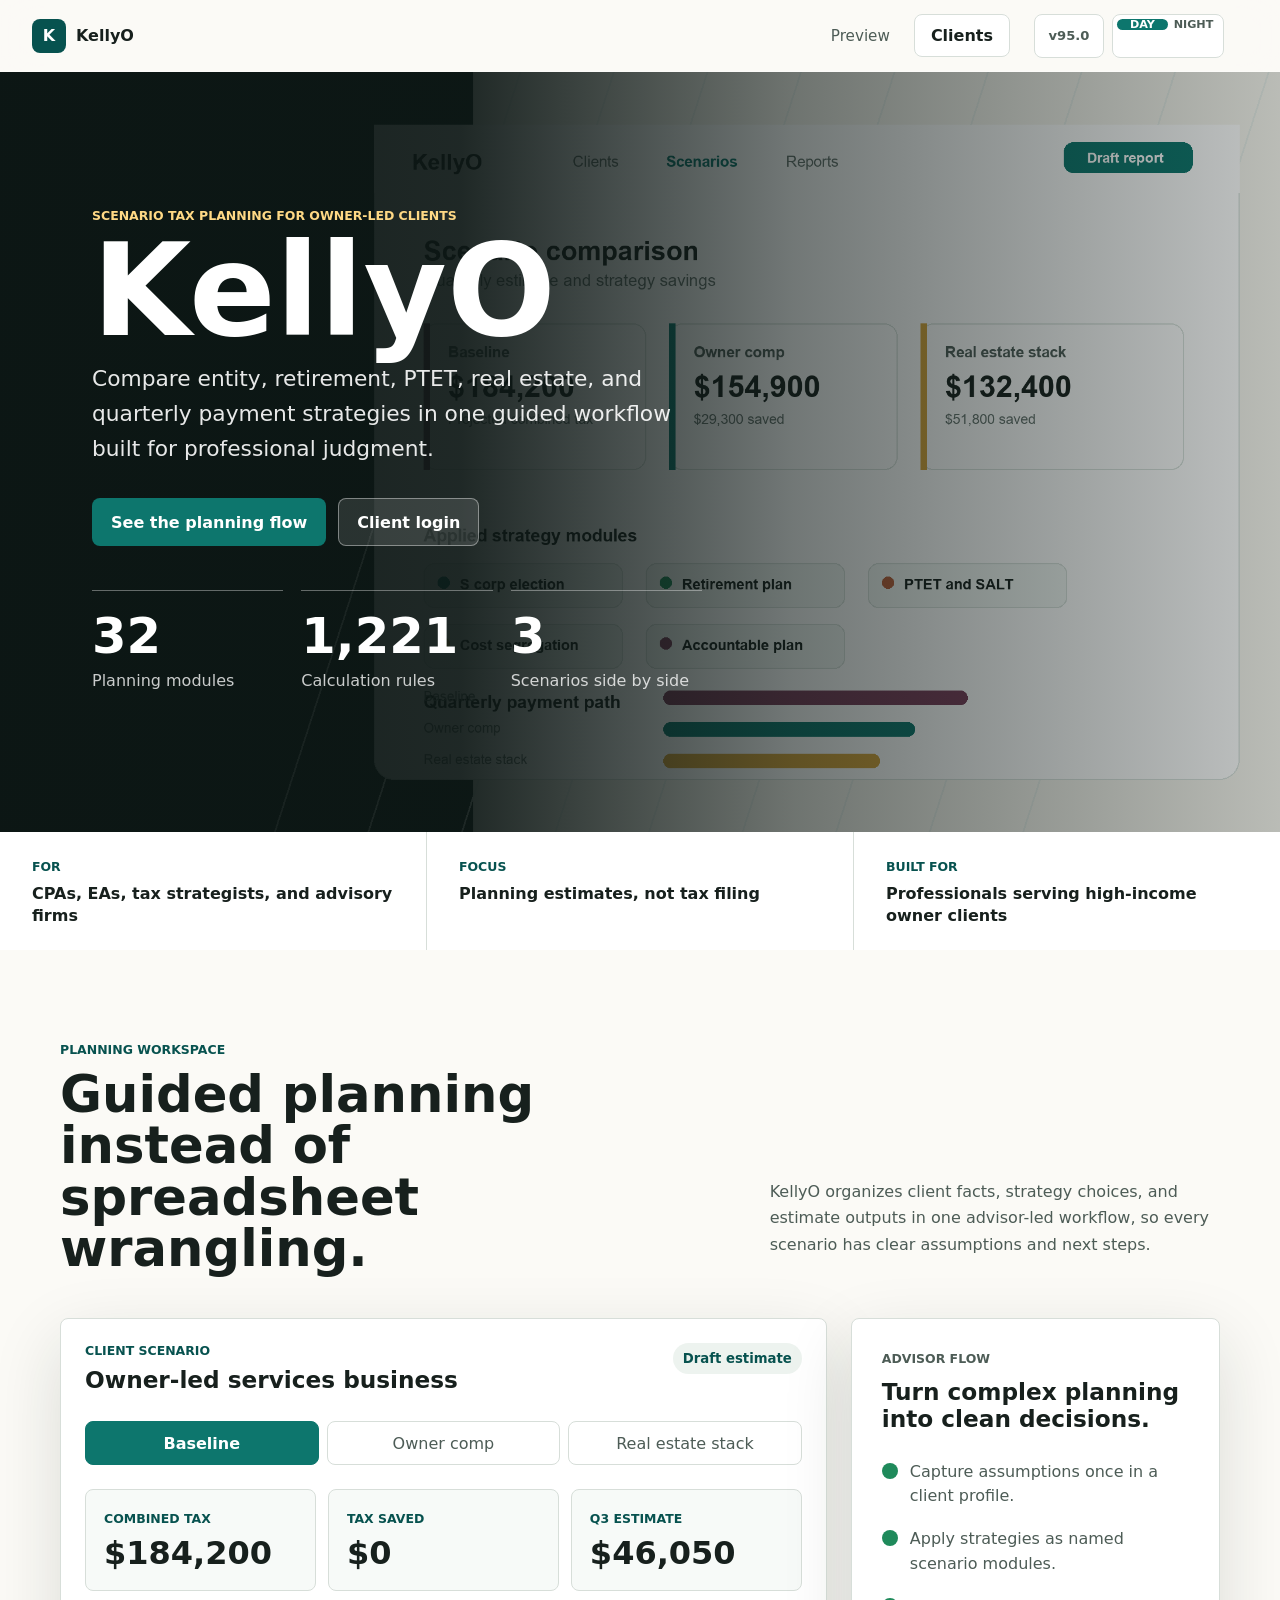
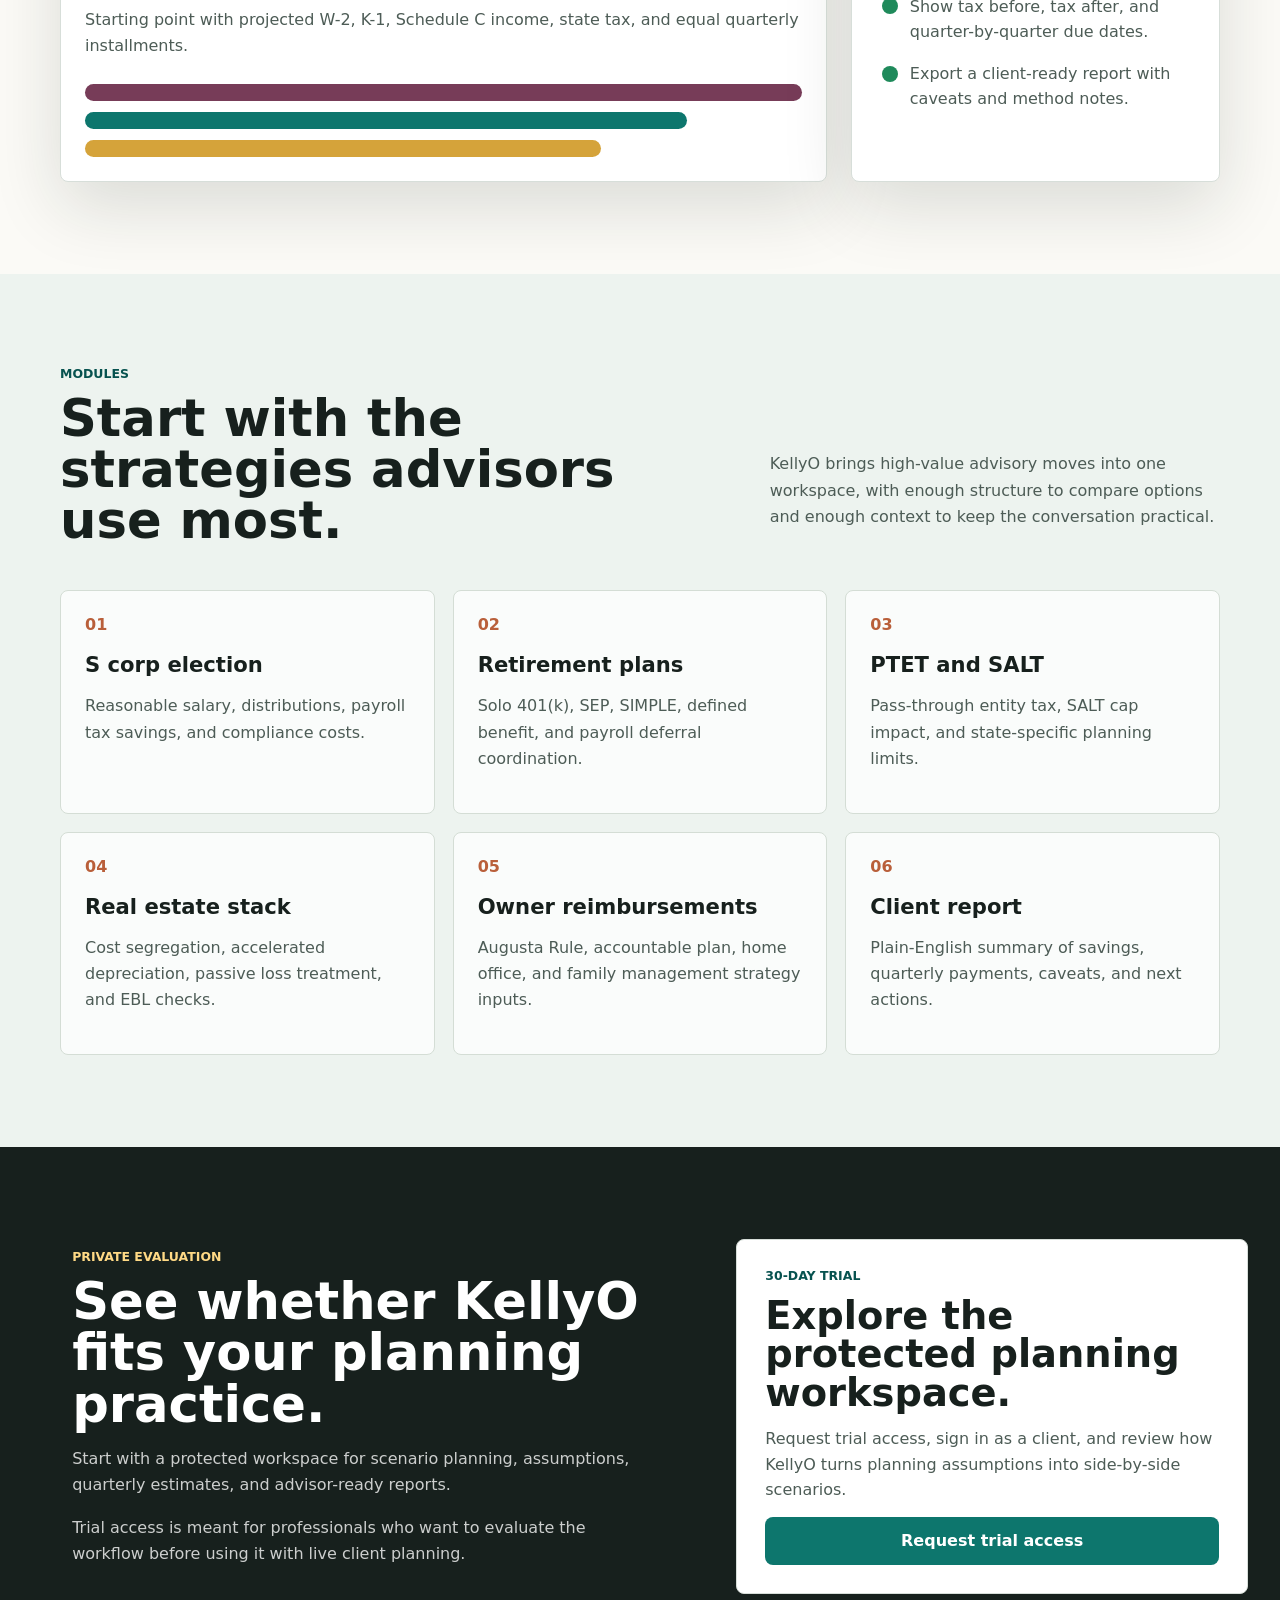
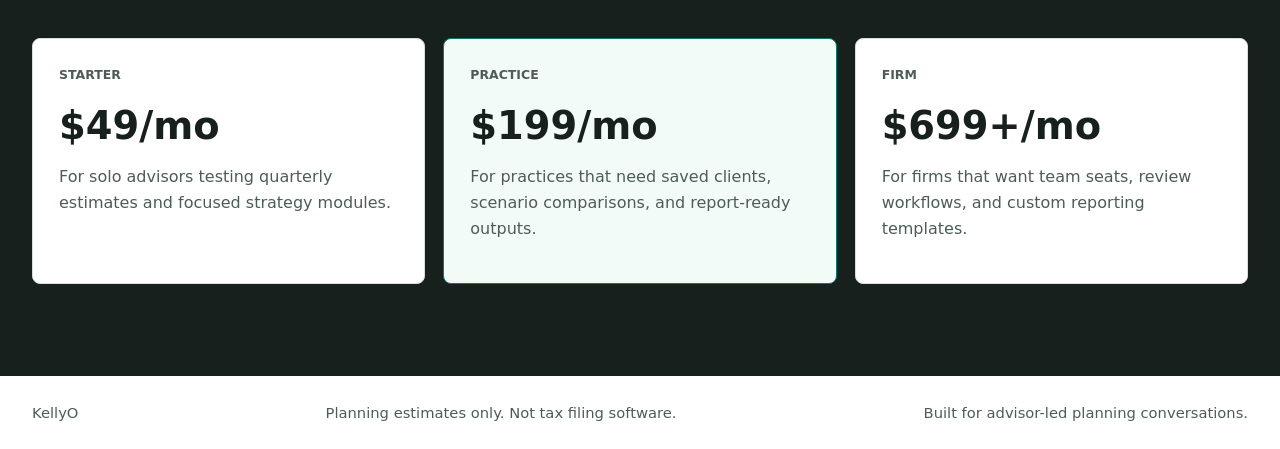
==== index.html @ ef70ddfd "Add versioned KellyO header controls" ====
<!doctype html>
<html lang="en">
  <head>
    <meta charset="utf-8">
    <meta name="viewport" content="width=device-width, initial-scale=1">
    <title>KellyO | Scenario tax planning for owner-led clients</title>
    <meta
      name="description"
      content="KellyO turns advanced tax-planning spreadsheets into CPA-ready scenario modeling, quarterly estimates, and client reports."
    >
    <meta property="og:title" content="KellyO">
    <meta
      property="og:description"
      content="Scenario tax planning for CPAs, EAs, and advisory firms serving business owners."
    >
    <meta property="og:image" content="assets/hero-dashboard.png">
    <link rel="icon" href="favicon.svg" type="image/svg+xml">
    <link rel="preload" href="assets/hero-dashboard.png" as="image">
    <script src="theme.js?v=95.0"></script>
    <link rel="stylesheet" href="styles.css?v=95.0">
  </head>
  <body>
    <header class="site-header">
      <a class="brand" href="#top" aria-label="KellyO home">
        <span class="brand-mark" aria-hidden="true">K</span>
        <span>KellyO</span>
      </a>
      <nav class="nav-links" aria-label="Primary navigation">
        <a href="./" aria-current="page">Preview</a>
      </nav>
      <a class="client-cta" href="./gate.html">Clients</a>
      <a class="owner-cta" href="./clients.html?owner=1" data-owner-link hidden>Owner</a>
      <div class="header-tools" aria-label="Account, version, and display">
        <div class="account-menu" data-account-menu hidden>
          <button class="account-button" type="button" data-account-toggle aria-expanded="false" aria-label="Account menu">
            <svg aria-hidden="true" viewBox="0 0 24 24">
              <circle cx="12" cy="12" r="9"></circle>
              <circle cx="9" cy="10" r="1"></circle>
              <circle cx="15" cy="10" r="1"></circle>
              <path d="M8.5 14.5c1.1 1.2 2.3 1.8 3.5 1.8s2.4-.6 3.5-1.8"></path>
            </svg>
          </button>
          <div class="account-panel" data-account-panel hidden>
            <p class="mini-label">Signed in</p>
            <strong data-account-label>Client</strong>
            <button class="account-logout" type="button" data-account-logout>Log out</button>
          </div>
        </div>
        <span class="version-chip" data-site-version>v95.0</span>
        <button class="theme-toggle" type="button" data-theme-toggle aria-pressed="false">
          <span>Day</span>
          <span>Night</span>
        </button>
      </div>
    </header>

    <main id="top">
      <section class="hero" aria-labelledby="hero-title">
        <div class="hero-bg" aria-hidden="true"></div>
        <div class="hero-overlay" aria-hidden="true"></div>
        <div class="hero-content">
          <p class="eyebrow">Scenario tax planning for owner-led clients</p>
          <h1 id="hero-title">KellyO</h1>
          <p class="hero-copy">
            Compare entity, retirement, PTET, real estate, and quarterly payment strategies
            in one guided workflow built for professional judgment.
          </p>
          <div class="hero-actions" aria-label="Primary actions">
            <a class="button primary" href="#engine">See the planning flow</a>
            <a class="button secondary" href="./gate.html">Client login</a>
          </div>
          <dl class="hero-metrics" aria-label="Planning workspace snapshot">
            <div>
              <dt>32</dt>
              <dd>Planning modules</dd>
            </div>
            <div>
              <dt>1,221</dt>
              <dd>Calculation rules</dd>
            </div>
            <div>
              <dt>3</dt>
              <dd>Scenarios side by side</dd>
            </div>
          </dl>
        </div>
      </section>

      <section class="signal-strip" aria-label="Product positioning">
        <div>
          <span class="label">For</span>
          <strong>CPAs, EAs, tax strategists, and advisory firms</strong>
        </div>
        <div>
          <span class="label">Focus</span>
          <strong>Planning estimates, not tax filing</strong>
        </div>
        <div>
          <span class="label">Built for</span>
          <strong>Professionals serving high-income owner clients</strong>
        </div>
      </section>

      <section class="section product-section" id="engine" aria-labelledby="engine-title">
        <div class="section-kicker">Planning workspace</div>
        <div class="section-heading">
          <h2 id="engine-title">Guided planning instead of spreadsheet wrangling.</h2>
          <p>
            KellyO organizes client facts, strategy choices, and estimate outputs in one
            advisor-led workflow, so every scenario has clear assumptions and next steps.
          </p>
        </div>

        <div class="workspace-grid">
          <div class="scenario-board" aria-label="Scenario comparison preview">
            <div class="board-top">
              <div>
                <p class="mini-label">Client scenario</p>
                <h3>Owner-led services business</h3>
              </div>
              <span class="status-pill">Draft estimate</span>
            </div>
            <div class="scenario-tabs" role="tablist" aria-label="Scenario options">
              <button class="tab is-active" type="button" data-scenario="baseline">Baseline</button>
              <button class="tab" type="button" data-scenario="owner">Owner comp</button>
              <button class="tab" type="button" data-scenario="stack">Real estate stack</button>
            </div>
            <div class="scenario-content" aria-live="polite">
              <div class="kpi-row">
                <div>
                  <span class="mini-label">Combined tax</span>
                  <strong id="tax-total">$184,200</strong>
                </div>
                <div>
                  <span class="mini-label">Tax saved</span>
                  <strong id="tax-saved">$0</strong>
                </div>
                <div>
                  <span class="mini-label">Q3 estimate</span>
                  <strong id="q3-payment">$46,050</strong>
                </div>
              </div>
              <p id="scenario-note">
                Starting point with projected W-2, K-1, Schedule C income, state tax, and
                equal quarterly installments.
              </p>
              <div class="bar-chart" aria-hidden="true">
                <span class="bar baseline"></span>
                <span class="bar owner"></span>
                <span class="bar stack"></span>
              </div>
            </div>
          </div>

          <div class="decision-panel">
            <p class="mini-label">Advisor flow</p>
            <h3>Turn complex planning into clean decisions.</h3>
            <ul class="check-list">
              <li>Capture assumptions once in a client profile.</li>
              <li>Apply strategies as named scenario modules.</li>
              <li>Show tax before, tax after, and quarter-by-quarter due dates.</li>
              <li>Export a client-ready report with caveats and method notes.</li>
            </ul>
          </div>
        </div>
      </section>

      <section class="section muted" id="strategies" aria-labelledby="strategy-title">
        <div class="section-kicker">Modules</div>
        <div class="section-heading">
          <h2 id="strategy-title">Start with the strategies advisors use most.</h2>
          <p>
            KellyO brings high-value advisory moves into one workspace, with enough structure
            to compare options and enough context to keep the conversation practical.
          </p>
        </div>

        <div class="strategy-grid">
          <article>
            <span>01</span>
            <h3>S corp election</h3>
            <p>Reasonable salary, distributions, payroll tax savings, and compliance costs.</p>
          </article>
          <article>
            <span>02</span>
            <h3>Retirement plans</h3>
            <p>Solo 401(k), SEP, SIMPLE, defined benefit, and payroll deferral coordination.</p>
          </article>
          <article>
            <span>03</span>
            <h3>PTET and SALT</h3>
            <p>Pass-through entity tax, SALT cap impact, and state-specific planning limits.</p>
          </article>
          <article>
            <span>04</span>
            <h3>Real estate stack</h3>
            <p>Cost segregation, accelerated depreciation, passive loss treatment, and EBL checks.</p>
          </article>
          <article>
            <span>05</span>
            <h3>Owner reimbursements</h3>
            <p>Augusta Rule, accountable plan, home office, and family management strategy inputs.</p>
          </article>
          <article>
            <span>06</span>
            <h3>Client report</h3>
            <p>Plain-English summary of savings, quarterly payments, caveats, and next actions.</p>
          </article>
        </div>
      </section>

      <section class="section preview" id="preview" aria-labelledby="preview-title">
        <div class="preview-copy">
          <div class="section-kicker">Private evaluation</div>
          <h2 id="preview-title">See whether KellyO fits your planning practice.</h2>
          <p>
            Start with a protected workspace for scenario planning, assumptions, quarterly
            estimates, and advisor-ready reports.
          </p>
          <p>
            Trial access is meant for professionals who want to evaluate the workflow before
            using it with live client planning.
          </p>
        </div>
        <div class="preview-card">
          <p class="mini-label">30-day trial</p>
          <h3>Explore the protected planning workspace.</h3>
          <p>
            Request trial access, sign in as a client, and review how KellyO turns planning
            assumptions into side-by-side scenarios.
          </p>
          <a class="button primary" href="./trial.html">Request trial access</a>
        </div>
        <div class="trial-plan-row" aria-label="Plan options">
          <article class="pricing-plan">
            <p class="mini-label">Starter</p>
            <h3>$49/mo</h3>
            <p>For solo advisors testing quarterly estimates and focused strategy modules.</p>
          </article>
          <article class="pricing-plan featured">
            <p class="mini-label">Practice</p>
            <h3>$199/mo</h3>
            <p>For practices that need saved clients, scenario comparisons, and report-ready outputs.</p>
          </article>
          <article class="pricing-plan">
            <p class="mini-label">Firm</p>
            <h3>$699+/mo</h3>
            <p>For firms that want team seats, review workflows, and custom reporting templates.</p>
          </article>
        </div>
      </section>
    </main>

    <footer class="site-footer">
      <span>KellyO</span>
      <span>Planning estimates only. Not tax filing software.</span>
      <span>Built for advisor-led planning conversations.</span>
    </footer>

    <script src="owner-nav.js?v=95.0"></script>
    <script src="version.js?v=95.0"></script>
    <script src="gate-access.js?v=95.0"></script>
    <script>
      window.KellyOGateAccess.bindAccountMenu();
    </script>
    <script src="app.js?v=95.0"></script>
  </body>
</html>
---- styles.css ----
:root {
  color-scheme: light;
  --ink: #17201d;
  --soft-ink: #4d5c56;
  --paper: #fbfaf6;
  --panel: #ffffff;
  --panel-soft: #f7faf8;
  --field: #ffffff;
  --mist: #edf3ef;
  --line: #d7ded9;
  --teal: #0d766d;
  --teal-dark: #07524f;
  --clay: #b95f3a;
  --gold: #d5a33a;
  --berry: #773c58;
  --green: #1f8a5b;
  --featured-bg: #f3fbf8;
  --review-bg: #f4fbf8;
  --warning-bg: #fff9e8;
  --header-bg: rgba(251, 250, 246, 0.86);
  --header-border: rgba(255, 255, 255, 0.24);
  --shadow: 0 24px 70px rgba(23, 32, 29, 0.14);
  font-family: Inter, ui-sans-serif, system-ui, -apple-system, BlinkMacSystemFont, "Segoe UI", sans-serif;
}

:root[data-theme="night"] {
  color-scheme: dark;
  --ink: #eef7f1;
  --soft-ink: #b7c7bd;
  --paper: #101714;
  --panel: #18231f;
  --panel-soft: #20322c;
  --field: #101714;
  --mist: #20342d;
  --line: #34483f;
  --teal: #25a99e;
  --teal-dark: #8ddbd3;
  --clay: #e28d67;
  --gold: #f0c96b;
  --berry: #c77d9d;
  --green: #58c18d;
  --featured-bg: #1c332d;
  --review-bg: #162822;
  --warning-bg: #2a2517;
  --header-bg: rgba(16, 23, 20, 0.9);
  --header-border: rgba(141, 219, 211, 0.18);
  --shadow: 0 24px 70px rgba(0, 0, 0, 0.34);
}

* {
  box-sizing: border-box;
}

html {
  scroll-behavior: smooth;
}

body {
  margin: 0;
  color: var(--ink);
  background: var(--paper);
}

body.is-access-pending .site-header,
body.is-access-pending .map-page,
body.is-access-pending .site-footer {
  display: none;
}

a {
  color: inherit;
  text-decoration: none;
}

button,
input,
select,
textarea {
  font: inherit;
}

.site-header {
  position: sticky;
  top: 0;
  z-index: 20;
  display: grid;
  grid-template-columns: 1fr auto auto auto auto;
  align-items: center;
  gap: 24px;
  min-height: 72px;
  padding: 0 32px;
  border-bottom: 1px solid var(--header-border);
  background: var(--header-bg);
  backdrop-filter: blur(18px);
}

.brand {
  display: inline-flex;
  align-items: center;
  gap: 10px;
  width: max-content;
  font-weight: 800;
}

.brand-mark {
  display: grid;
  width: 34px;
  height: 34px;
  place-items: center;
  border-radius: 8px;
  color: #fff;
  background: var(--teal-dark);
}

.nav-links {
  display: flex;
  align-items: center;
  gap: 22px;
  color: var(--soft-ink);
  font-size: 0.95rem;
}

.nav-links a:hover,
.nav-cta:hover,
.client-cta:hover {
  color: var(--teal-dark);
}

.nav-cta,
.client-cta {
  justify-self: end;
  padding: 11px 16px;
  border: 1px solid var(--line);
  border-radius: 8px;
  background: var(--panel);
  font-weight: 700;
}

.client-cta[aria-current="page"] {
  color: #fff;
  border-color: var(--teal-dark);
  background: var(--teal-dark);
}

.owner-cta {
  justify-self: end;
  padding: 11px 16px;
  border: 1px solid var(--teal);
  border-radius: 8px;
  color: #fff;
  background: var(--teal);
  font-weight: 800;
}

.account-menu {
  position: relative;
  justify-self: end;
}

.header-tools {
  display: inline-flex;
  align-items: center;
  justify-self: end;
  gap: 8px;
}

.account-button {
  display: inline-grid;
  width: 44px;
  height: 44px;
  place-items: center;
  border: 1px solid var(--line);
  border-radius: 50%;
  color: var(--teal-dark);
  background: var(--panel);
  cursor: pointer;
}

.account-button:hover,
.account-button[aria-expanded="true"] {
  color: #fff;
  border-color: var(--teal-dark);
  background: var(--teal-dark);
}

.account-button svg {
  width: 24px;
  height: 24px;
  fill: none;
  stroke: currentColor;
  stroke-linecap: round;
  stroke-linejoin: round;
  stroke-width: 1.8;
}

.account-panel {
  position: absolute;
  top: calc(100% + 10px);
  right: 0;
  display: grid;
  gap: 10px;
  width: min(240px, calc(100vw - 32px));
  padding: 16px;
  border: 1px solid var(--line);
  border-radius: 8px;
  background: var(--panel);
  box-shadow: 0 20px 54px rgba(23, 32, 29, 0.16);
}

.account-panel strong {
  color: var(--ink);
  line-height: 1.3;
}

.account-logout {
  min-height: 42px;
  border: 1px solid var(--line);
  border-radius: 8px;
  color: var(--ink);
  background: var(--panel-soft);
  font-weight: 800;
  cursor: pointer;
}

.version-chip,
.theme-toggle {
  min-height: 44px;
  border: 1px solid var(--line);
  border-radius: 8px;
  background: var(--panel);
  color: var(--soft-ink);
  font-weight: 900;
}

.version-chip {
  display: inline-grid;
  min-width: 70px;
  place-items: center;
  padding: 0 10px;
  font-size: 0.82rem;
}

.theme-toggle {
  display: inline-grid;
  grid-template-columns: repeat(2, minmax(0, 1fr));
  width: 112px;
  padding: 4px;
  cursor: pointer;
}

.theme-toggle span {
  display: grid;
  place-items: center;
  border-radius: 6px;
  font-size: 0.7rem;
  line-height: 1;
  text-transform: uppercase;
}

.theme-toggle[aria-pressed="false"] span:first-child,
.theme-toggle[aria-pressed="true"] span:last-child {
  color: #fff;
  background: var(--teal);
}

.account-logout:hover {
  border-color: var(--teal);
  color: #fff;
  background: var(--teal);
}

[hidden] {
  display: none !important;
}

.hero {
  position: relative;
  min-height: min(760px, calc(100svh - 104px));
  overflow: hidden;
  isolation: isolate;
}

.hero-bg,
.hero-overlay {
  position: absolute;
  inset: 0;
}

.hero-bg {
  z-index: -2;
  background-image: url("assets/hero-dashboard.png");
  background-position: center right;
  background-size: cover;
}

.hero-overlay {
  z-index: -1;
  background:
    linear-gradient(
      90deg,
      rgba(12, 22, 20, 0.98) 0%,
      rgba(12, 22, 20, 0.92) 36%,
      rgba(12, 22, 20, 0.58) 62%,
      rgba(12, 22, 20, 0.26) 100%
    );
}

.hero-content {
  display: flex;
  flex-direction: column;
  justify-content: center;
  max-width: 700px;
  min-height: min(760px, calc(100svh - 104px));
  padding: 72px 32px 78px;
  margin-left: max(0px, calc((100vw - 1160px) / 2));
  color: #fff;
}

.eyebrow,
.section-kicker,
.mini-label,
.label {
  margin: 0;
  color: var(--teal-dark);
  font-size: 0.78rem;
  font-weight: 800;
  text-transform: uppercase;
}

.hero .eyebrow {
  color: #ffd985;
}

.hero h1 {
  margin: 14px 0 18px;
  font-size: clamp(4rem, 10vw, 8.8rem);
  line-height: 0.84;
  letter-spacing: 0;
}

.hero-copy {
  max-width: 620px;
  margin: 0;
  color: rgba(255, 255, 255, 0.9);
  font-size: clamp(1.05rem, 2vw, 1.36rem);
  line-height: 1.6;
}

.hero-actions {
  display: flex;
  flex-wrap: wrap;
  gap: 12px;
  margin-top: 32px;
}

.button {
  display: inline-flex;
  min-height: 48px;
  align-items: center;
  justify-content: center;
  padding: 0 18px;
  border: 1px solid transparent;
  border-radius: 8px;
  font-weight: 800;
  cursor: pointer;
}

.button.primary {
  color: #fff;
  background: var(--teal);
}

.button.secondary {
  color: #fff;
  border-color: rgba(255, 255, 255, 0.4);
  background: rgba(255, 255, 255, 0.12);
}

.button.secondary.dark {
  color: var(--ink);
  border-color: var(--line);
  background: var(--panel);
}

.hero-metrics {
  display: grid;
  grid-template-columns: repeat(3, minmax(0, 1fr));
  gap: 18px;
  width: min(610px, 100%);
  margin: 44px 0 0;
}

.hero-metrics div {
  padding-top: 16px;
  border-top: 1px solid rgba(255, 255, 255, 0.36);
}

.hero-metrics dt {
  font-size: clamp(1.8rem, 4vw, 3.1rem);
  font-weight: 900;
}

.hero-metrics dd {
  margin: 6px 0 0;
  color: rgba(255, 255, 255, 0.78);
}

.signal-strip {
  display: grid;
  grid-template-columns: repeat(3, minmax(0, 1fr));
  gap: 1px;
  background: var(--line);
}

.signal-strip div {
  min-height: 92px;
  padding: 24px 32px;
  background: var(--panel);
}

.signal-strip strong {
  display: block;
  margin-top: 8px;
  line-height: 1.35;
}

.section {
  padding: 92px 32px;
}

.section > * {
  max-width: 1160px;
  margin-right: auto;
  margin-left: auto;
}

.section-heading {
  display: grid;
  grid-template-columns: minmax(0, 0.9fr) minmax(280px, 0.62fr);
  gap: 56px;
  align-items: end;
  margin-top: 12px;
  margin-bottom: 44px;
}

.section h2 {
  margin: 0;
  font-size: clamp(2rem, 4vw, 4rem);
  line-height: 1;
  letter-spacing: 0;
}

.section-heading p,
.preview-copy p,
.decision-panel p,
.strategy-grid p,
.pricing-plan p,
.scenario-content p {
  color: var(--soft-ink);
  line-height: 1.65;
}

.workspace-grid {
  display: grid;
  grid-template-columns: minmax(0, 1.35fr) minmax(320px, 0.65fr);
  gap: 24px;
  align-items: stretch;
}

.scenario-board,
.decision-panel,
.pricing-plan,
.preview-form,
.preview-card {
  border: 1px solid var(--line);
  border-radius: 8px;
  background: var(--panel);
  box-shadow: var(--shadow);
}

.scenario-board {
  padding: 24px;
}

.board-top {
  display: flex;
  justify-content: space-between;
  gap: 20px;
}

.board-top h3,
.decision-panel h3 {
  margin: 8px 0 0;
  font-size: 1.45rem;
}

.status-pill {
  align-self: start;
  padding: 8px 10px;
  border-radius: 999px;
  color: var(--teal-dark);
  background: var(--mist);
  font-size: 0.83rem;
  font-weight: 800;
}

.scenario-tabs {
  display: grid;
  grid-template-columns: repeat(3, minmax(0, 1fr));
  gap: 8px;
  margin: 28px 0 24px;
}

.tab {
  min-height: 44px;
  border: 1px solid var(--line);
  border-radius: 8px;
  color: var(--soft-ink);
  background: var(--panel);
  cursor: pointer;
}

.tab.is-active {
  color: #fff;
  border-color: var(--teal);
  background: var(--teal);
  font-weight: 800;
}

.kpi-row {
  display: grid;
  grid-template-columns: repeat(3, minmax(0, 1fr));
  gap: 12px;
}

.kpi-row div {
  padding: 18px;
  border: 1px solid var(--line);
  border-radius: 8px;
  background: var(--panel-soft);
}

.kpi-row strong {
  display: block;
  margin-top: 7px;
  font-size: clamp(1.35rem, 3vw, 2rem);
}

.bar-chart {
  display: grid;
  grid-template-columns: 1fr;
  gap: 11px;
  margin-top: 24px;
}

.bar {
  display: block;
  height: 17px;
  border-radius: 999px;
  background: var(--line);
}

.bar.baseline {
  width: 100%;
  background: var(--berry);
}

.bar.owner {
  width: 84%;
  background: var(--teal);
}

.bar.stack {
  width: 72%;
  background: var(--gold);
}

.decision-panel {
  padding: 30px;
}

.check-list {
  display: grid;
  gap: 18px;
  padding: 0;
  margin: 28px 0 0;
  list-style: none;
}

.check-list li {
  position: relative;
  padding-left: 28px;
  color: var(--soft-ink);
  line-height: 1.55;
}

.check-list li::before {
  position: absolute;
  left: 0;
  top: 0.2em;
  width: 16px;
  height: 16px;
  border-radius: 50%;
  background: var(--green);
  content: "";
}

.muted {
  background: var(--mist);
}

.strategy-grid {
  display: grid;
  grid-template-columns: repeat(3, minmax(0, 1fr));
  gap: 18px;
}

.strategy-grid article {
  min-height: 214px;
  padding: 24px;
  border: 1px solid #d4ddd5;
  border-radius: 8px;
  background: rgba(255, 255, 255, 0.76);
}

.strategy-grid span {
  color: var(--clay);
  font-weight: 900;
}

.strategy-grid h3,
.pricing-plan h3 {
  margin: 18px 0 10px;
  font-size: 1.32rem;
}

.pricing-grid {
  display: grid;
  grid-template-columns: repeat(3, minmax(0, 1fr));
  gap: 20px;
}

.pricing-plan {
  min-height: 230px;
  padding: 26px;
  color: var(--ink);
  box-shadow: none;
}

.pricing-plan h3 {
  font-size: 2.4rem;
}

.pricing-plan p:not(.mini-label) {
  color: var(--soft-ink);
  line-height: 1.6;
}

.pricing-plan.featured {
  border-color: var(--teal);
  background: var(--featured-bg);
}

.trial-plan-row {
  display: grid;
  grid-column: 1 / -1;
  grid-template-columns: repeat(3, minmax(0, 1fr));
  gap: 18px;
  width: 100%;
}

.trial-plan-row .pricing-plan {
  min-height: 190px;
}

.preview {
  display: grid;
  grid-template-columns: minmax(0, 0.8fr) minmax(320px, 0.62fr);
  gap: 44px;
  align-items: center;
  background: var(--ink);
  color: #fff;
}

.preview > * {
  max-width: none;
}

.preview-copy {
  justify-self: end;
  max-width: 580px;
}

.preview .section-kicker {
  color: #ffd985;
}

.preview h2 {
  margin-top: 12px;
}

.preview-copy p {
  color: rgba(255, 255, 255, 0.78);
}

.preview-form {
  display: grid;
  gap: 16px;
  max-width: 520px;
  padding: 24px;
  box-shadow: none;
}

.preview-card {
  display: grid;
  gap: 14px;
  align-content: center;
  max-width: 520px;
  min-height: 280px;
  padding: 28px;
  color: var(--ink);
  box-shadow: none;
}

.preview-card h2,
.preview-card h3 {
  margin: 0;
  font-size: clamp(1.7rem, 3vw, 2.5rem);
  line-height: 1;
}

.preview-card p:not(.mini-label) {
  margin: 0;
  color: var(--soft-ink);
  line-height: 1.6;
}

.preview-form label {
  display: grid;
  gap: 8px;
  color: var(--ink);
  font-weight: 800;
}

.preview-form input,
.preview-form select,
.preview-form textarea {
  width: 100%;
  border: 1px solid var(--line);
  border-radius: 8px;
  padding: 12px 13px;
  color: var(--ink);
  background: var(--panel);
}

.preview-form textarea {
  resize: vertical;
}

.trial-modal {
  width: min(980px, calc(100vw - 40px));
  max-height: calc(100svh - 48px);
  padding: 0;
  border: 1px solid var(--line);
  border-radius: 8px;
  color: var(--ink);
  background: var(--panel);
  box-shadow: var(--shadow);
}

.trial-modal::backdrop {
  background: rgba(23, 32, 29, 0.62);
}

.trial-modal-shell {
  display: grid;
  gap: 18px;
  padding: 24px;
}

.trial-modal-top {
  display: flex;
  align-items: center;
  justify-content: space-between;
  gap: 16px;
}

.trial-modal-top .section-kicker {
  color: var(--teal-dark);
}

.trial-modal-card {
  max-width: none;
  min-height: 0;
  box-shadow: none;
}

.trial-modal .trial-plan-row {
  grid-column: auto;
}

.site-footer {
  display: flex;
  flex-wrap: wrap;
  justify-content: space-between;
  gap: 16px;
  padding: 28px 32px;
  color: var(--soft-ink);
  background: var(--panel);
  font-size: 0.92rem;
}

.map-page,
.owner-page,
.client-page,
.trial-page {
  background: var(--paper);
}

.map-page,
.client-page,
.trial-page {
  display: grid;
  grid-template-columns: minmax(0, 1fr);
}

.trial-shell {
  display: grid;
  grid-template-columns: minmax(0, 1fr) minmax(340px, 0.55fr);
  gap: 44px;
  align-items: center;
  min-height: calc(100svh - 128px);
  max-width: 1160px;
  padding: 64px 32px;
  margin: 0 auto;
}

.trial-copy h1 {
  margin: 12px 0 18px;
  font-size: clamp(3.2rem, 8vw, 6.8rem);
  line-height: 0.9;
  letter-spacing: 0;
}

.trial-copy p {
  max-width: 680px;
  color: var(--soft-ink);
  font-size: 1.12rem;
  line-height: 1.65;
}

.trial-proof {
  display: grid;
  grid-template-columns: repeat(3, minmax(0, 1fr));
  gap: 12px;
  margin-top: 28px;
}

.trial-proof article {
  min-height: 132px;
  padding: 18px;
  border: 1px solid var(--line);
  border-radius: 8px;
  background: var(--panel);
}

.trial-proof span {
  color: var(--clay);
  font-weight: 900;
}

.trial-proof strong {
  display: block;
  margin-top: 18px;
  line-height: 1.25;
}

.trial-form {
  max-width: none;
  box-shadow: var(--shadow);
}

.trial-message {
  min-height: 24px;
  margin: 0;
  color: var(--soft-ink);
  font-weight: 700;
}

.map-hero,
.owner-hero,
.client-hero {
  display: grid;
  grid-template-columns: minmax(0, 1fr) minmax(320px, 0.45fr);
  gap: 32px;
  align-items: stretch;
  padding: 76px 32px 38px;
  max-width: 1160px;
  margin: 0 auto;
}

.map-hero-copy,
.owner-hero > div:first-child,
.client-hero-copy {
  display: grid;
  align-content: center;
}

.map-hero h1,
.owner-hero h1,
.client-hero h1 {
  margin: 12px 0 18px;
  font-size: clamp(3rem, 8vw, 6.5rem);
  line-height: 0.9;
  letter-spacing: 0;
}

.map-hero p,
.owner-hero p,
.client-hero p,
.gate-copy p,
.owner-lock p,
.owner-note p,
.gated-workspace p,
.locked-panels p {
  color: var(--soft-ink);
  line-height: 1.65;
}

.map-status-panel,
.client-status-panel,
.owner-mode,
.owner-lock,
.calc-gate,
.gated-workspace,
.status-warning-panel,
.kelly-review-panel,
.owner-console {
  border: 1px solid var(--line);
  border-radius: 8px;
  background: var(--panel);
}

.map-status-panel,
.client-status-panel,
.owner-mode {
  padding: 28px;
  box-shadow: var(--shadow);
}

.map-status-panel h2,
.client-status-panel h2,
.owner-mode h2,
.calc-gate h2,
.gated-workspace h2,
.owner-lock h2,
.owner-toolbar h2 {
  margin: 10px 0;
  font-size: clamp(1.7rem, 3vw, 2.7rem);
  line-height: 1;
}

.gate-actions {
  display: flex;
  flex-wrap: wrap;
  gap: 10px;
  margin-top: 24px;
}

.status-warning-panel,
.kelly-review-panel {
  order: -1;
  max-width: 1160px;
  width: calc(100% - 64px);
  margin: 24px auto 28px;
  padding: 22px;
}

.client-page .status-warning-panel,
.client-page .kelly-review-panel {
  order: 0;
}

.status-warning-panel {
  border-color: #e5c777;
  background: var(--warning-bg);
}

.status-warning-summary,
.review-panel-heading {
  display: grid;
  grid-template-columns: minmax(0, 1fr) auto;
  gap: 18px;
  align-items: start;
}

.status-warning-summary h2,
.review-panel-heading h2 {
  margin: 8px 0;
  font-size: clamp(1.6rem, 3vw, 2.6rem);
  line-height: 1;
}

.status-warning-summary p,
.review-panel-heading p,
.status-warning-details p,
.kelly-review-panel p {
  color: var(--soft-ink);
  line-height: 1.6;
}

.info-button {
  display: inline-grid;
  width: 44px;
  height: 44px;
  place-items: center;
  border: 1px solid #d6b04b;
  border-radius: 50%;
  color: #624814;
  background: var(--panel);
  font-weight: 900;
  cursor: pointer;
}

.info-button[aria-expanded="true"] {
  color: #fff;
  border-color: var(--teal-dark);
  background: var(--teal-dark);
}

.status-warning-details,
.review-panel-grid {
  display: grid;
  grid-template-columns: repeat(3, minmax(0, 1fr));
  gap: 14px;
  margin-top: 18px;
}

.status-warning-details article,
.review-panel-grid article {
  padding: 18px;
  border: 1px solid var(--line);
  border-radius: 8px;
  background: var(--panel);
}

.status-warning-details h3,
.review-panel-grid h3 {
  margin: 0 0 12px;
}

.status-warning-details ul,
.state-list,
.question-list {
  display: grid;
  gap: 8px;
  padding-left: 18px;
  margin: 0;
  color: var(--soft-ink);
  line-height: 1.45;
}

.kelly-review-panel {
  border-color: rgba(13, 118, 109, 0.34);
  background: var(--review-bg);
}

.review-panel-heading {
  align-items: center;
}

.review-checklist {
  display: grid;
  gap: 10px;
}

.review-checklist label {
  display: grid;
  grid-template-columns: auto 1fr;
  gap: 10px;
  align-items: start;
  color: var(--soft-ink);
  line-height: 1.45;
}

.review-checklist input {
  width: 18px;
  height: 18px;
  margin-top: 0.12em;
  accent-color: var(--teal);
}

.sr-only {
  position: absolute;
  width: 1px;
  height: 1px;
  padding: 0;
  margin: -1px;
  overflow: hidden;
  clip: rect(0, 0, 0, 0);
  white-space: nowrap;
  border: 0;
}

.calc-gate {
  display: grid;
  grid-template-columns: minmax(0, 1fr) minmax(320px, 0.55fr);
  gap: 26px;
  max-width: 1160px;
  margin: 0 auto 28px;
  padding: 28px;
}

.calc-gate.is-signed-in {
  grid-template-columns: minmax(0, 1fr) auto;
  align-items: center;
  padding-top: 20px;
  padding-bottom: 20px;
}

.calc-gate.is-signed-in h2 {
  font-size: clamp(1.45rem, 2.4vw, 2rem);
}

.calc-gate.is-signed-in .gate-copy p:not(.section-kicker) {
  margin-bottom: 0;
}

.calc-gate.is-signed-in .gate-form {
  align-content: center;
  min-width: min(360px, 100%);
}

.calc-gate.is-signed-in .gate-form label,
.calc-gate.is-signed-in .gate-form input,
.calc-gate.is-signed-in .gate-form > .button.primary,
.calc-gate.is-signed-in .trial-cta {
  display: none !important;
}

.client-gate,
.client-workspace {
  margin-bottom: 34px;
}

.gate-success-actions {
  display: grid;
  gap: 10px;
}

.trial-cta {
  display: grid;
  grid-template-columns: minmax(0, 1fr) auto;
  gap: 12px;
  align-items: center;
  padding: 14px;
  border: 1px solid var(--line);
  border-radius: 8px;
  background: var(--panel-soft);
}

.trial-cta span {
  display: block;
  color: var(--soft-ink);
  font-size: 0.8rem;
  font-weight: 800;
  text-transform: uppercase;
}

.trial-cta strong {
  display: block;
  margin-top: 3px;
  color: var(--ink);
  font-size: 1.05rem;
}

.gate-form,
.preview-form {
  align-content: start;
}

.gate-form {
  display: grid;
  gap: 14px;
}

.gate-form label,
.search-field {
  display: grid;
  gap: 7px;
  color: var(--ink);
  font-size: 0.85rem;
  font-weight: 800;
}

.gate-form input,
.gate-form select,
.search-field input {
  width: 100%;
  min-height: 44px;
  border: 1px solid var(--line);
  border-radius: 8px;
  padding: 10px 12px;
  color: var(--ink);
  background: var(--panel);
}

.gate-message {
  min-height: 24px;
  margin: 0;
  color: var(--soft-ink);
  font-weight: 700;
}

.gated-workspace {
  display: grid;
  grid-template-columns: minmax(0, 0.8fr) minmax(320px, 1fr);
  gap: 24px;
  max-width: 1160px;
  margin: 0 auto 36px;
  padding: 28px;
}

.gated-workspace.is-locked {
  position: relative;
  opacity: 0.68;
}

.gated-workspace.is-locked::after {
  position: absolute;
  inset: 0;
  display: grid;
  place-items: center;
  border-radius: 8px;
  color: #fff;
  background: rgba(23, 32, 29, 0.82);
  font-size: clamp(1.4rem, 4vw, 2.6rem);
  font-weight: 900;
  content: "Sign in to continue";
  text-align: center;
}

.engine-alpha-section {
  background: var(--panel);
}

.engine-alpha-grid {
  display: grid;
  grid-template-columns: minmax(320px, 0.48fr) minmax(0, 1fr);
  gap: 22px;
  align-items: start;
}

.engine-form,
.engine-output-panel {
  border: 1px solid var(--line);
  border-radius: 8px;
  background: var(--panel);
}

.engine-form {
  display: grid;
  gap: 14px;
  padding: 22px;
}

.engine-form label {
  display: grid;
  gap: 7px;
  color: var(--ink);
  font-size: 0.85rem;
  font-weight: 800;
}

.engine-form input,
.engine-form select {
  width: 100%;
  min-height: 44px;
  border: 1px solid var(--line);
  border-radius: 8px;
  padding: 10px 12px;
  color: var(--ink);
  background: var(--panel);
}

.engine-note {
  margin: 0;
  color: var(--soft-ink);
  font-size: 0.92rem;
  line-height: 1.5;
}

.engine-output-panel {
  padding: 22px;
  box-shadow: 0 14px 42px rgba(23, 32, 29, 0.08);
}

.engine-results {
  display: grid;
  grid-template-columns: repeat(2, minmax(0, 1fr));
  gap: 12px;
  margin-top: 16px;
}

.engine-results div {
  min-height: 104px;
  padding: 16px;
  border: 1px solid var(--line);
  border-radius: 8px;
  background: var(--panel-soft);
}

.engine-results .emphasis {
  color: #fff;
  border-color: var(--teal);
  background: var(--teal);
}

.engine-results span {
  display: block;
  color: inherit;
  font-size: 0.75rem;
  font-weight: 800;
  text-transform: uppercase;
  opacity: 0.76;
}

.engine-results strong {
  display: block;
  margin-top: 12px;
  font-size: clamp(1.4rem, 3vw, 2.1rem);
}

.locked-panels {
  display: grid;
  grid-template-columns: repeat(3, minmax(0, 1fr));
  gap: 12px;
}

.locked-panels article,
.qa-grid article,
.module-card,
.scenario-list article,
.owner-note {
  border: 1px solid var(--line);
  border-radius: 8px;
  background: var(--panel);
}

.locked-panels article {
  padding: 18px;
}

.locked-panels span,
.qa-grid span,
.scenario-list span {
  color: var(--clay);
  font-weight: 900;
}

.locked-panels h3 {
  margin: 12px 0 6px;
}

.map-summary {
  display: grid;
  grid-template-columns: repeat(4, minmax(0, 1fr));
  gap: 1px;
  margin-top: 34px;
  background: var(--line);
}

.map-summary div {
  padding: 28px 32px;
  background: var(--panel);
}

.map-summary span {
  display: block;
  font-size: clamp(2rem, 4vw, 3.2rem);
  font-weight: 900;
}

.map-summary p {
  margin: 8px 0 0;
  color: var(--soft-ink);
}

.map-section {
  padding-top: 74px;
  padding-bottom: 74px;
}

.qa-grid {
  display: grid;
  grid-template-columns: repeat(4, minmax(0, 1fr));
  gap: 16px;
}

.qa-grid article {
  min-height: 220px;
  padding: 22px;
}

.qa-grid h3,
.module-card h3,
.scenario-list h3,
.owner-note h3 {
  margin: 14px 0 8px;
}

.map-controls-heading {
  align-items: start;
}

.map-controls {
  display: grid;
  gap: 14px;
}

.filter-row {
  display: flex;
  flex-wrap: wrap;
  gap: 8px;
}

.filter-chip {
  min-height: 38px;
  border: 1px solid var(--line);
  border-radius: 999px;
  padding: 0 14px;
  color: var(--soft-ink);
  background: var(--panel);
  cursor: pointer;
}

.filter-chip.is-active {
  color: #fff;
  border-color: var(--teal);
  background: var(--teal);
  font-weight: 800;
}

.module-grid {
  display: grid;
  grid-template-columns: repeat(2, minmax(0, 1fr));
  gap: 18px;
}

.module-card {
  display: grid;
  gap: 18px;
  padding: 22px;
  box-shadow: 0 14px 42px rgba(23, 32, 29, 0.08);
}

.module-card-top {
  display: flex;
  justify-content: space-between;
  gap: 18px;
}

.priority-badge,
.status-badge {
  display: inline-flex;
  align-items: center;
  width: max-content;
  min-height: 30px;
  border-radius: 999px;
  padding: 0 10px;
  font-size: 0.78rem;
  font-weight: 900;
}

.priority-badge {
  color: var(--teal-dark);
  background: var(--mist);
}

.status-badge.mapped,
.status-badge.ready {
  color: #fff;
  background: var(--green);
}

.status-badge.needs {
  color: #fff;
  background: var(--clay);
}

.status-badge.backlog {
  color: #fff;
  background: var(--berry);
}

.module-stats {
  display: grid;
  grid-template-columns: repeat(4, minmax(0, 1fr));
  gap: 8px;
  margin: 0;
}

.module-stats div {
  min-width: 0;
  padding: 12px;
  border-radius: 8px;
  background: var(--panel-soft);
}

.module-stats dt {
  color: var(--soft-ink);
  font-size: 0.72rem;
  font-weight: 800;
  text-transform: uppercase;
}

.module-stats dd {
  margin: 5px 0 0;
  font-weight: 800;
  overflow-wrap: anywhere;
}

.io-grid {
  display: grid;
  grid-template-columns: repeat(2, minmax(0, 1fr));
  gap: 18px;
}

.io-grid h4 {
  margin: 0 0 8px;
}

.io-grid ul {
  display: grid;
  gap: 6px;
  padding-left: 18px;
  margin: 0;
  color: var(--soft-ink);
}

.test-focus {
  margin: 0;
  padding-top: 16px;
  border-top: 1px solid var(--line);
}

.scenario-list {
  display: grid;
  gap: 14px;
}

.scenario-list article {
  display: grid;
  grid-template-columns: 58px 1fr;
  gap: 16px;
  padding: 20px;
}

.scenario-list p {
  color: var(--soft-ink);
  line-height: 1.55;
}

.owner-hero {
  padding-bottom: 28px;
}

.owner-lock,
.owner-console {
  max-width: 1160px;
  margin: 0 auto 76px;
  padding: 28px;
}

.owner-lock span {
  display: inline-flex;
  min-height: 30px;
  align-items: center;
  border-radius: 999px;
  padding: 0 10px;
  color: #fff;
  background: var(--berry);
  font-weight: 900;
}

.owner-toolbar {
  display: flex;
  align-items: center;
  justify-content: space-between;
  gap: 18px;
  margin-bottom: 22px;
}

.owner-toolbar-actions,
.owner-exit-actions {
  display: flex;
  flex-wrap: wrap;
  gap: 10px;
}

.owner-exit-actions {
  margin-top: 26px;
}

.client-editor {
  display: grid;
  gap: 18px;
  padding: 18px;
  margin-bottom: 20px;
  border: 1px solid var(--line);
  border-radius: 8px;
  background: var(--panel-soft);
}

.client-editor-grid {
  display: grid;
  grid-template-columns: repeat(3, minmax(0, 1fr));
  gap: 14px;
}

.client-editor label {
  display: grid;
  gap: 7px;
  color: var(--ink);
  font-size: 0.85rem;
  font-weight: 800;
}

.client-editor .wide {
  grid-column: 1 / -1;
}

.client-editor input,
.client-editor select,
.client-editor textarea {
  width: 100%;
  min-height: 42px;
  border: 1px solid var(--line);
  border-radius: 8px;
  padding: 9px 11px;
  color: var(--ink);
  background: var(--panel);
}

.client-editor textarea {
  resize: vertical;
}

.editor-actions {
  display: flex;
  align-items: center;
  justify-content: flex-end;
  gap: 10px;
}

.editor-actions p {
  flex: 1;
  margin: 0;
  color: var(--soft-ink);
  font-weight: 700;
}

.client-table-wrap {
  overflow-x: auto;
  border: 1px solid var(--line);
  border-radius: 8px;
}

.client-table {
  width: 100%;
  min-width: 1040px;
  border-collapse: collapse;
  background: var(--panel);
}

.client-table th,
.client-table td {
  padding: 14px 12px;
  border-bottom: 1px solid var(--line);
  text-align: left;
  vertical-align: top;
}

.password-editor {
  display: grid;
  grid-template-columns: minmax(180px, 1fr) auto;
  gap: 8px;
  align-items: center;
}

.password-editor input {
  min-height: 38px;
  border: 1px solid var(--line);
  border-radius: 8px;
  padding: 8px 10px;
}

.button.mini {
  min-height: 38px;
  padding: 0 12px;
  color: #fff;
  background: var(--teal);
}

.button.mini:disabled {
  cursor: not-allowed;
  opacity: 0.56;
}

.row-actions {
  display: flex;
  gap: 8px;
}

.icon-button {
  display: inline-grid;
  width: 38px;
  height: 38px;
  place-items: center;
  border: 1px solid var(--line);
  border-radius: 8px;
  color: var(--teal-dark);
  background: var(--panel);
  cursor: pointer;
}

.icon-button svg {
  width: 18px;
  height: 18px;
  fill: none;
  stroke: currentColor;
  stroke-linecap: round;
  stroke-linejoin: round;
  stroke-width: 2;
}

.icon-button.danger {
  color: var(--berry);
}

.icon-button:disabled {
  cursor: not-allowed;
  opacity: 0.48;
}

.client-table th {
  color: var(--soft-ink);
  font-size: 0.78rem;
  text-transform: uppercase;
}

.client-table code,
.owner-note code {
  font-family: ui-monospace, SFMono-Regular, Menlo, Monaco, Consolas, "Liberation Mono", monospace;
  font-size: 0.92em;
}

.owner-note {
  margin-top: 18px;
  padding: 18px;
  background: var(--panel-soft);
}

@media (max-width: 1020px) {
  .site-header {
    grid-template-columns: 1fr auto auto auto auto;
    padding: 0 18px;
    gap: 10px;
  }

  .nav-links {
    display: none;
  }

  .nav-cta,
  .client-cta,
  .owner-cta,
  .account-menu,
  .header-tools {
    justify-self: end;
  }

  .hero {
    min-height: auto;
  }

  .hero-content {
    min-height: auto;
    padding: 48px 20px 40px;
  }

  .hero-metrics,
  .signal-strip,
  .section-heading,
  .workspace-grid,
  .strategy-grid,
  .pricing-grid,
  .trial-plan-row,
  .preview,
  .map-hero,
  .owner-hero,
  .client-hero,
  .trial-shell,
  .trial-proof,
  .engine-alpha-grid,
  .calc-gate,
  .gated-workspace,
  .status-warning-summary,
  .review-panel-heading,
  .status-warning-details,
  .review-panel-grid,
  .map-summary,
  .qa-grid,
  .module-grid {
    grid-template-columns: 1fr;
  }

  .section {
    padding: 68px 20px;
  }

  .preview-copy {
    justify-self: start;
  }

  .map-hero,
  .owner-hero,
  .client-hero {
    padding: 54px 20px 28px;
  }

  .calc-gate,
  .gated-workspace,
  .status-warning-panel,
  .kelly-review-panel,
  .owner-lock,
  .owner-console {
    width: auto;
    margin-right: 20px;
    margin-left: 20px;
  }

  .locked-panels,
  .engine-results,
  .module-stats,
  .io-grid {
    grid-template-columns: 1fr;
  }

  .owner-toolbar {
    align-items: stretch;
    flex-direction: column;
  }

  .client-editor-grid {
    grid-template-columns: 1fr;
  }

  .calc-gate.is-signed-in {
    grid-template-columns: 1fr;
  }

  .trial-cta {
    grid-template-columns: 1fr;
  }
}

@media (max-width: 620px) {
  .site-header {
    min-height: 64px;
  }

  .nav-cta,
  .client-cta,
  .owner-cta {
    padding: 9px 11px;
    font-size: 0.9rem;
  }

  .site-header {
    padding-right: 10px;
    padding-left: 10px;
    gap: 6px;
  }

  .header-tools {
    gap: 5px;
  }

  .account-button {
    width: 38px;
    height: 38px;
  }

  .version-chip {
    min-width: 58px;
    min-height: 38px;
    padding: 0 7px;
    font-size: 0.72rem;
  }

  .theme-toggle {
    width: 78px;
    min-height: 38px;
  }

  .theme-toggle span {
    font-size: 0.62rem;
  }

  .brand span:last-child {
    display: none;
  }

  .hero h1 {
    font-size: clamp(3.4rem, 18vw, 5rem);
  }

  .hero-metrics {
    grid-template-columns: repeat(3, minmax(0, 1fr));
    gap: 10px;
    margin-top: 30px;
  }

  .hero-metrics dt {
    font-size: 1.9rem;
  }

  .hero-metrics dd {
    font-size: 0.78rem;
    line-height: 1.28;
  }

  .hero-actions,
  .scenario-tabs,
  .kpi-row {
    grid-template-columns: 1fr;
  }

  .hero-actions {
    display: grid;
  }

  .button {
    width: 100%;
  }

  .scenario-board,
  .decision-panel,
  .preview-form {
    padding: 18px;
  }

  .board-top {
    flex-direction: column;
  }
}
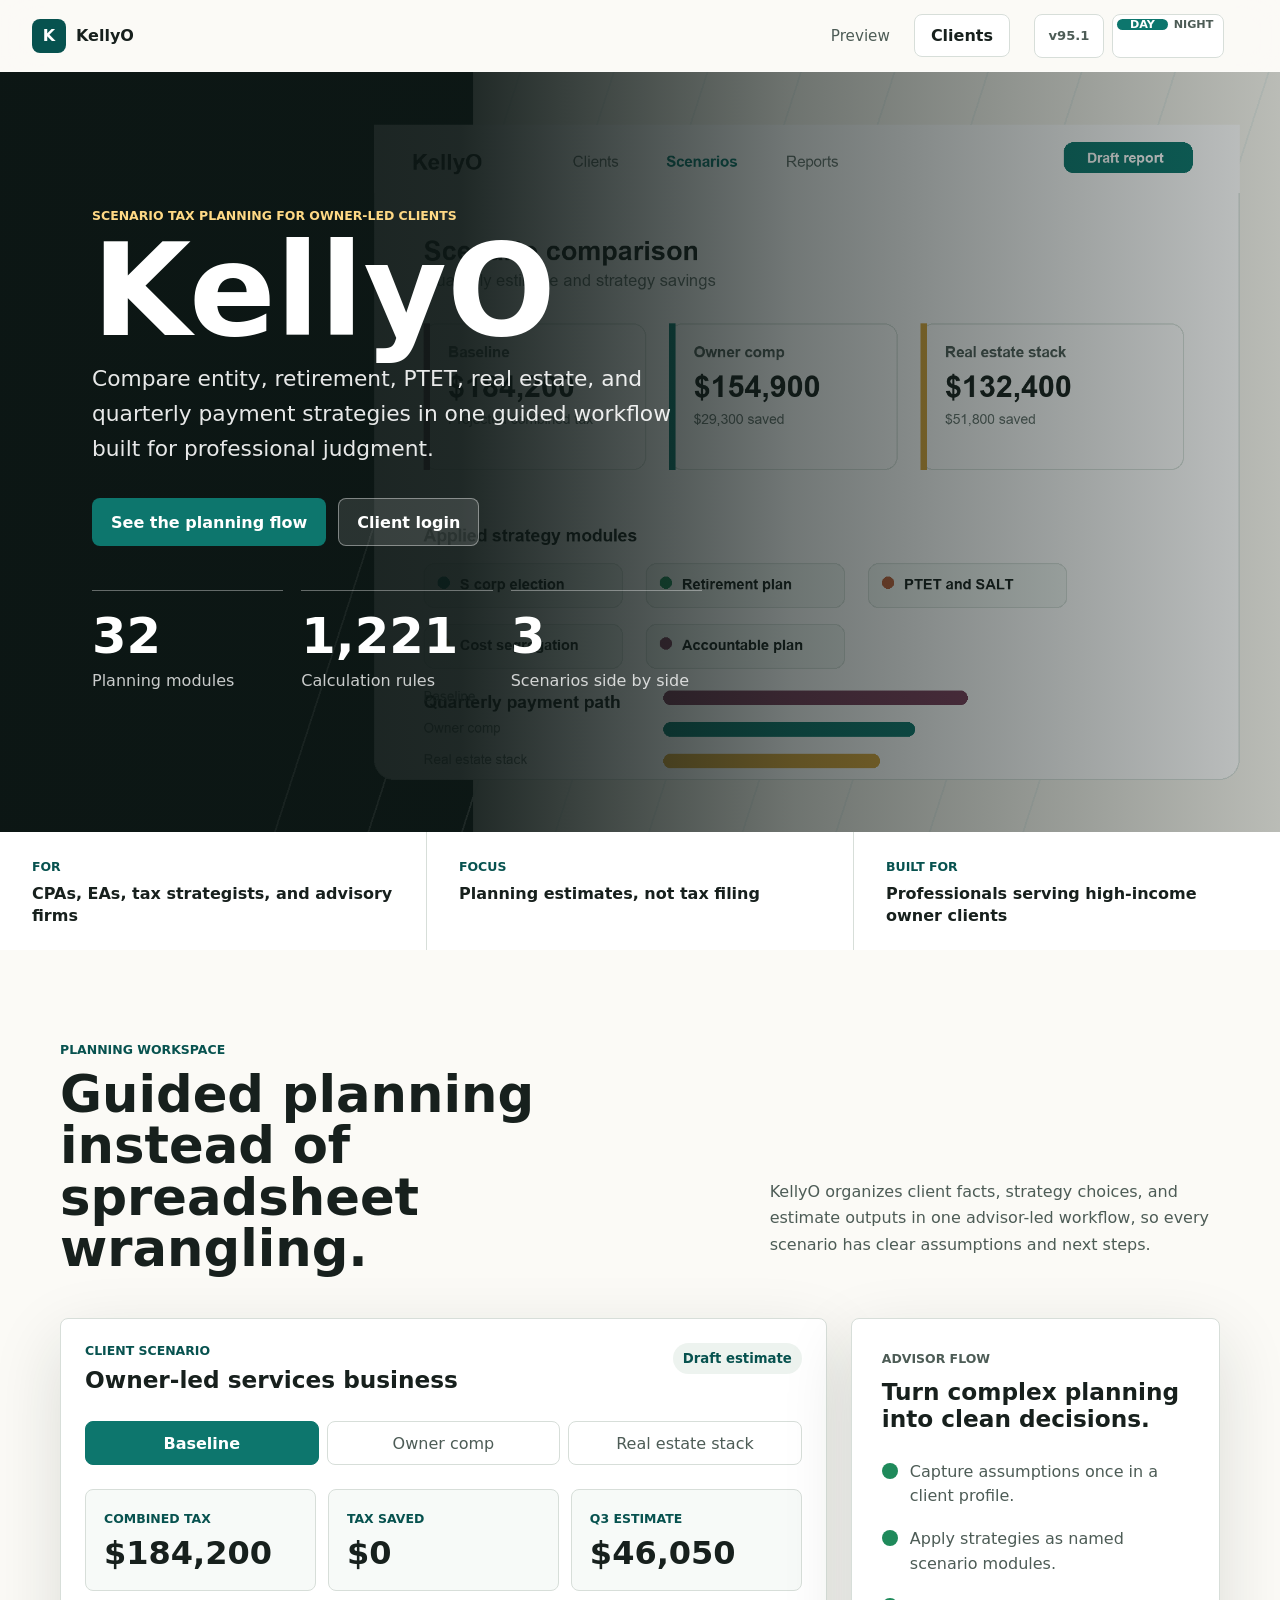
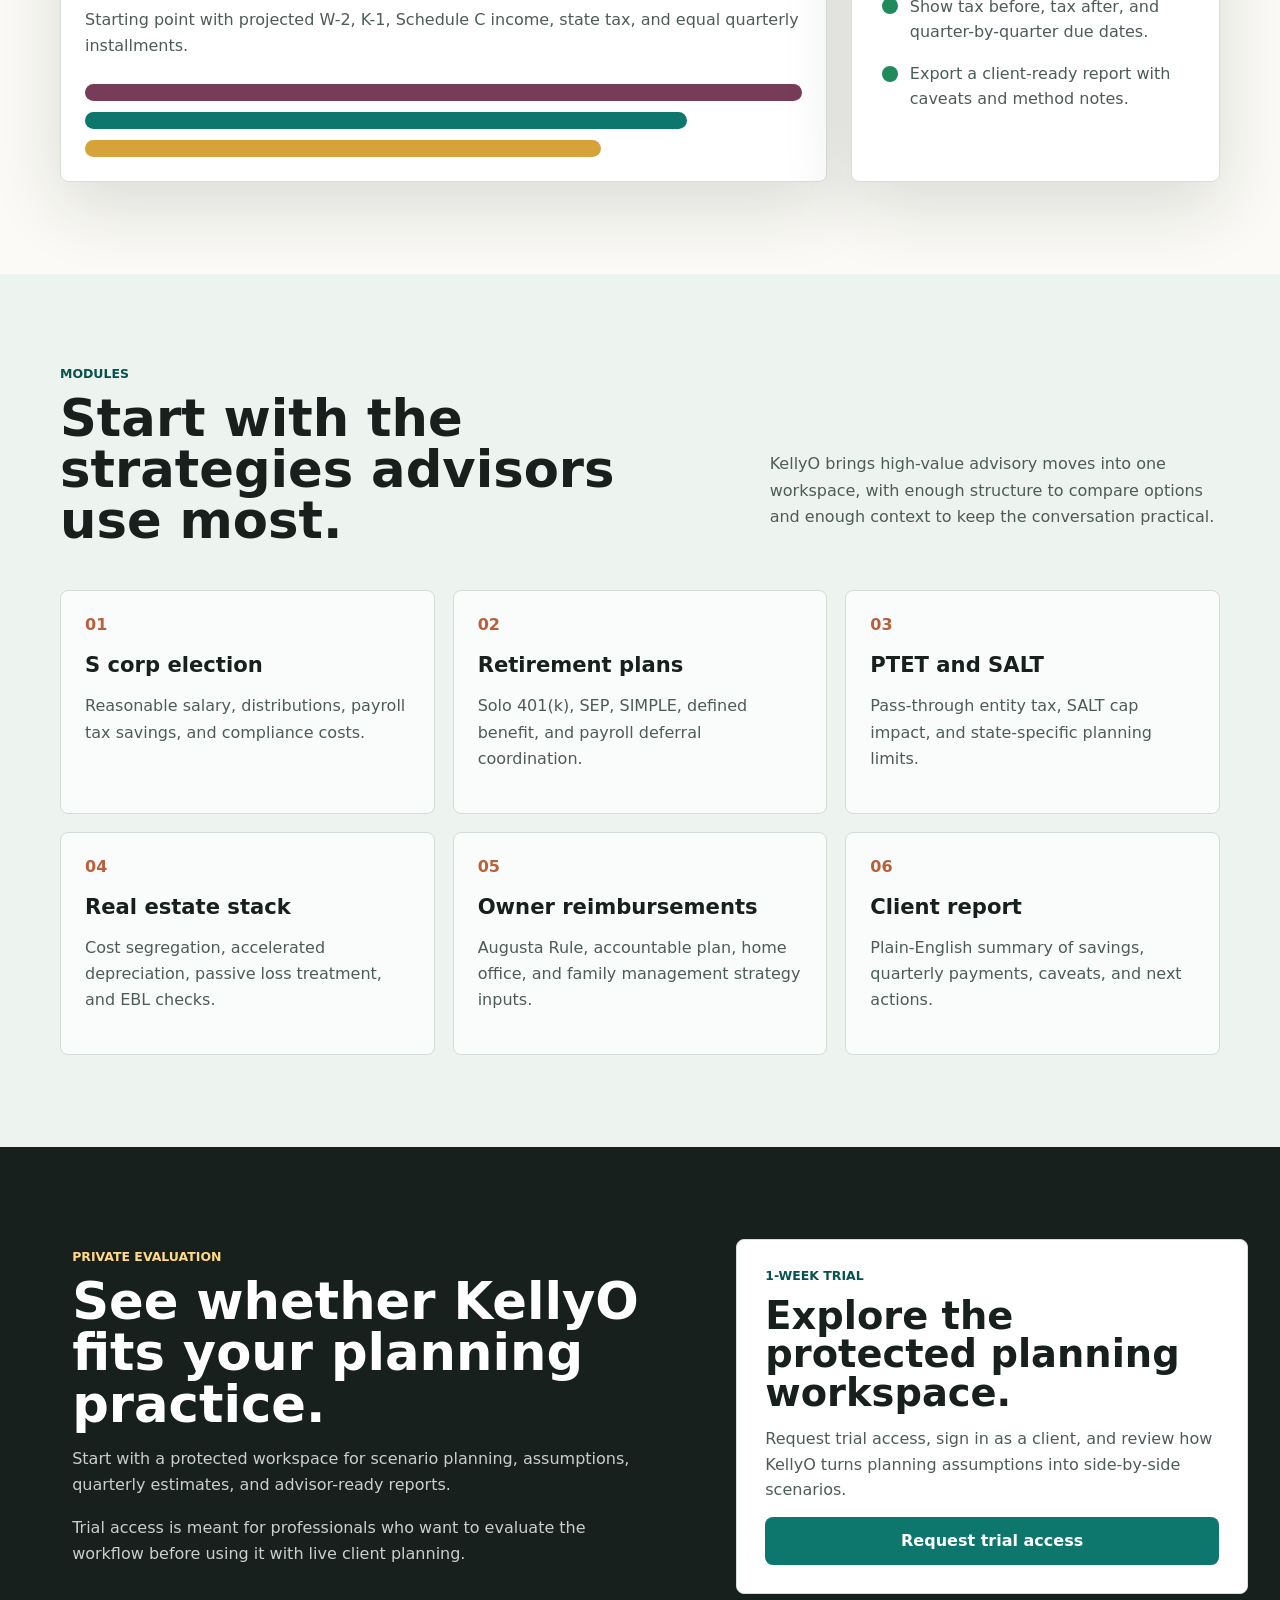
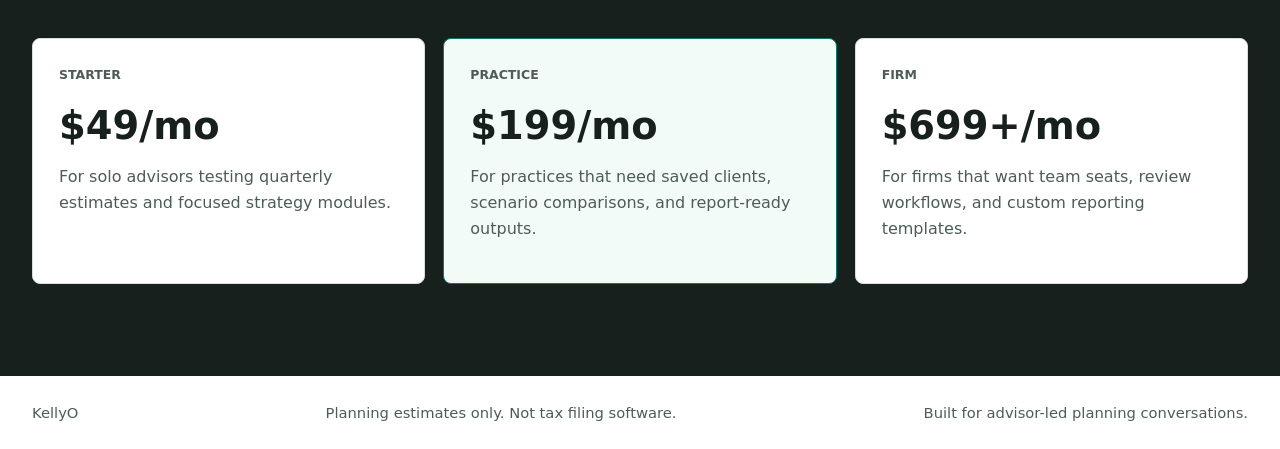
==== commit ce29e98e: "Add KellyO core engine preview" ====
--- a/index.html
+++ b/index.html
@@ -16,8 +16,8 @@
     <meta property="og:image" content="assets/hero-dashboard.png">
     <link rel="icon" href="favicon.svg" type="image/svg+xml">
     <link rel="preload" href="assets/hero-dashboard.png" as="image">
-    <script src="theme.js?v=95.0"></script>
-    <link rel="stylesheet" href="styles.css?v=95.0">
+    <script src="theme.js?v=95.1"></script>
+    <link rel="stylesheet" href="styles.css?v=95.1">
   </head>
   <body>
     <header class="site-header">
@@ -46,7 +46,7 @@
             <button class="account-logout" type="button" data-account-logout>Log out</button>
           </div>
         </div>
-        <span class="version-chip" data-site-version>v95.0</span>
+        <span class="version-chip" data-site-version>v95.1</span>
         <button class="theme-toggle" type="button" data-theme-toggle aria-pressed="false">
           <span>Day</span>
           <span>Night</span>
@@ -223,7 +223,7 @@
           </p>
         </div>
         <div class="preview-card">
-          <p class="mini-label">30-day trial</p>
+          <p class="mini-label">1-week trial</p>
           <h3>Explore the protected planning workspace.</h3>
           <p>
             Request trial access, sign in as a client, and review how KellyO turns planning
@@ -257,12 +257,12 @@
       <span>Built for advisor-led planning conversations.</span>
     </footer>
 
-    <script src="owner-nav.js?v=95.0"></script>
-    <script src="version.js?v=95.0"></script>
-    <script src="gate-access.js?v=95.0"></script>
+    <script src="owner-nav.js?v=95.1"></script>
+    <script src="version.js?v=95.1"></script>
+    <script src="gate-access.js?v=95.1"></script>
     <script>
       window.KellyOGateAccess.bindAccountMenu();
     </script>
-    <script src="app.js?v=95.0"></script>
+    <script src="app.js?v=95.1"></script>
   </body>
 </html>
--- a/styles.css
+++ b/styles.css
@@ -1251,6 +1251,14 @@
   align-items: start;
 }
 
+.engine-subsection {
+  display: grid;
+  gap: 22px;
+  margin-top: 58px;
+  padding-top: 42px;
+  border-top: 1px solid var(--line);
+}
+
 .engine-form,
 .engine-output-panel {
   border: 1px solid var(--line);
@@ -1262,6 +1270,12 @@
   display: grid;
   gap: 14px;
   padding: 22px;
+}
+
+.engine-field-grid {
+  display: grid;
+  grid-template-columns: repeat(2, minmax(0, 1fr));
+  gap: 14px;
 }
 
 .engine-form label {
@@ -1329,6 +1343,14 @@
   display: block;
   margin-top: 12px;
   font-size: clamp(1.4rem, 3vw, 2.1rem);
+}
+
+.core-results div {
+  min-height: 94px;
+}
+
+.core-results strong {
+  font-size: clamp(1.1rem, 2vw, 1.65rem);
 }
 
 .locked-panels {
@@ -1841,6 +1863,7 @@
   }
 
   .locked-panels,
+  .engine-field-grid,
   .engine-results,
   .module-stats,
   .io-grid {
@@ -1905,7 +1928,7 @@
   }
 
   .theme-toggle span {
-    font-size: 0.62rem;
+    font-size: 0.52rem;
   }
 
   .brand span:last-child {
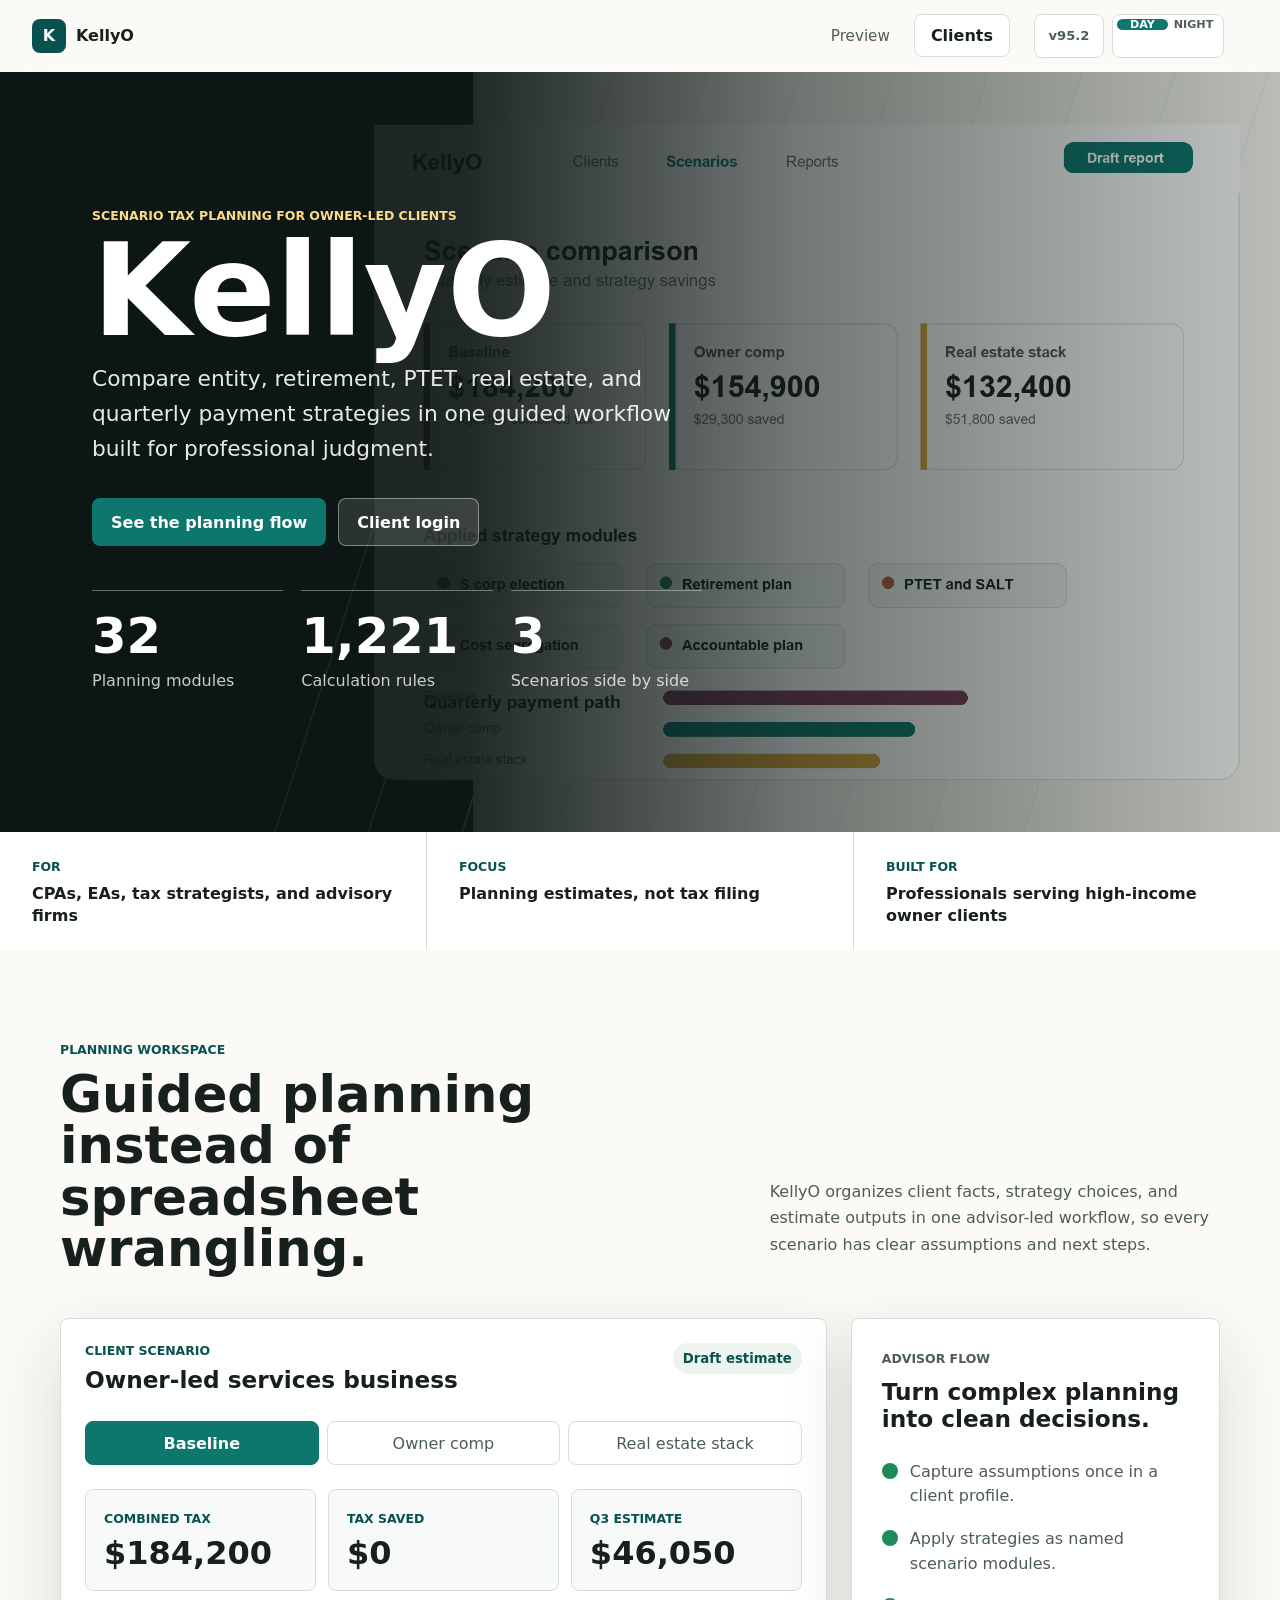
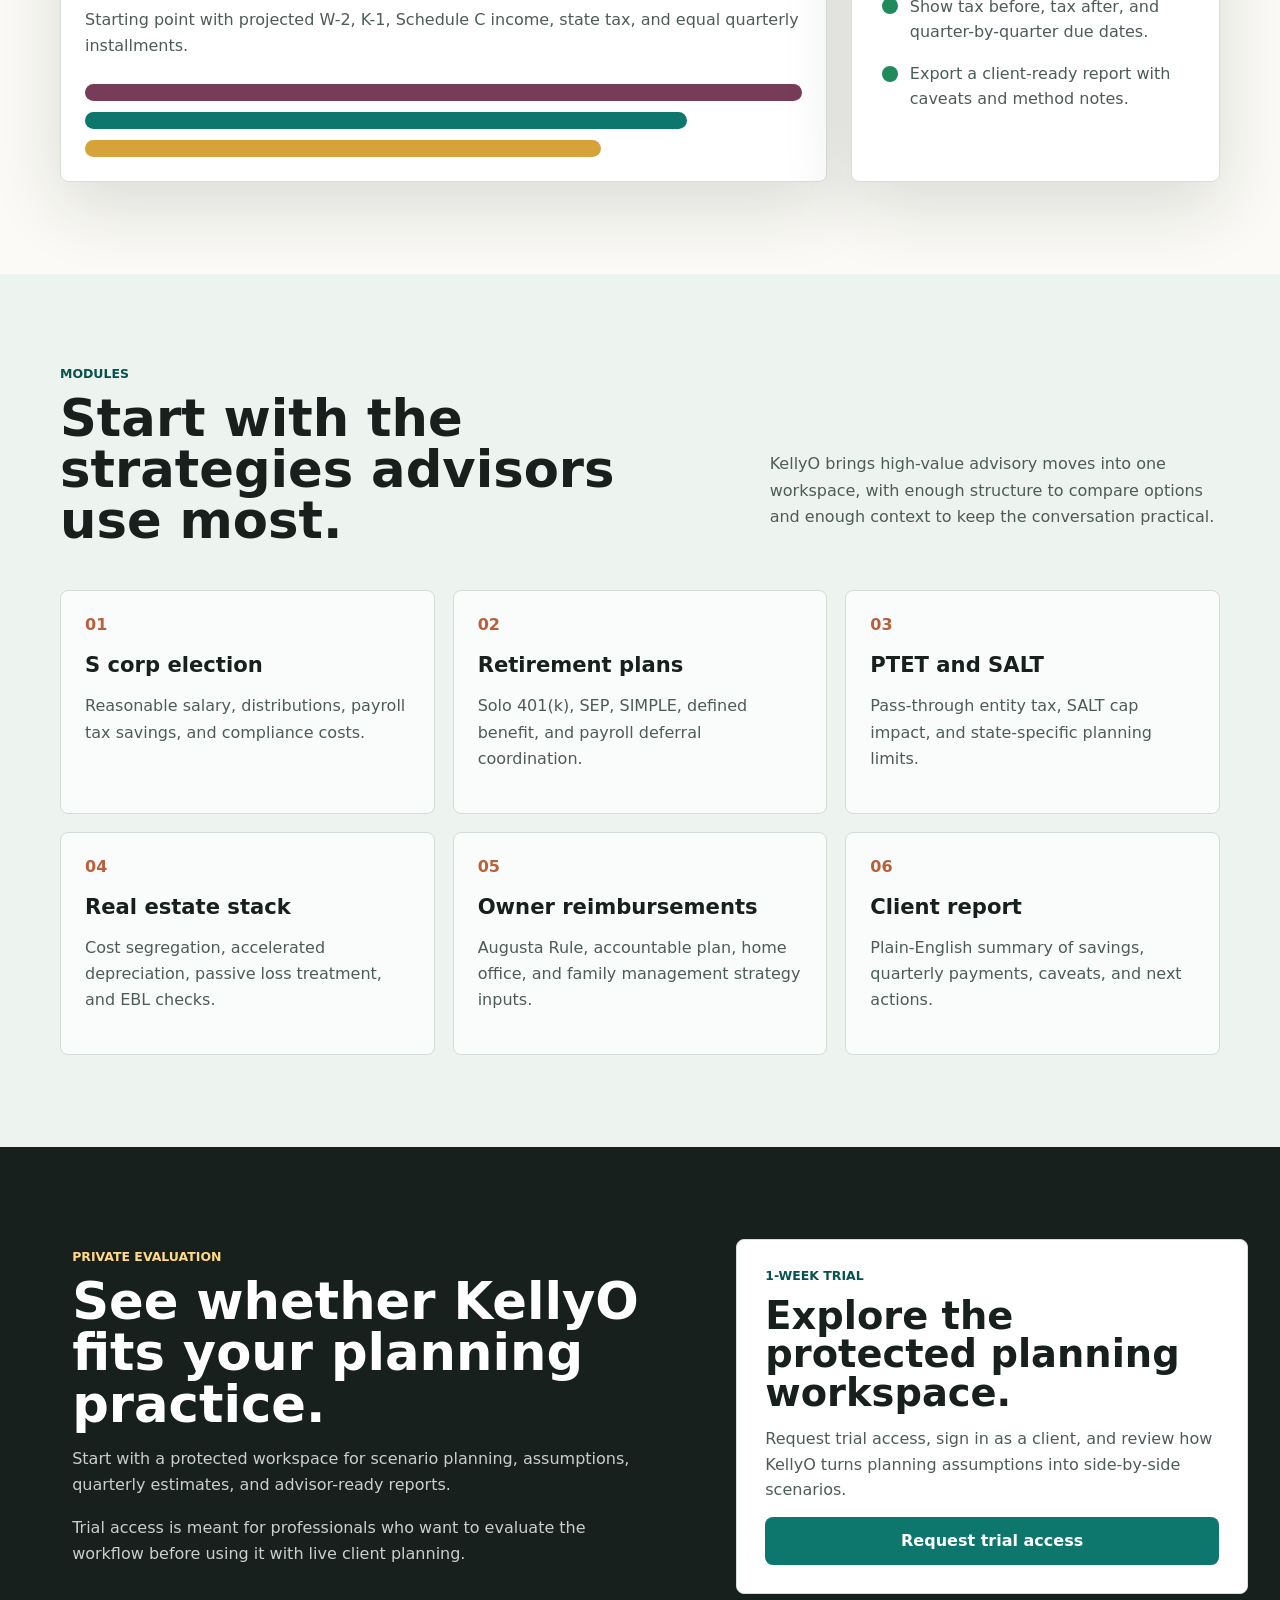
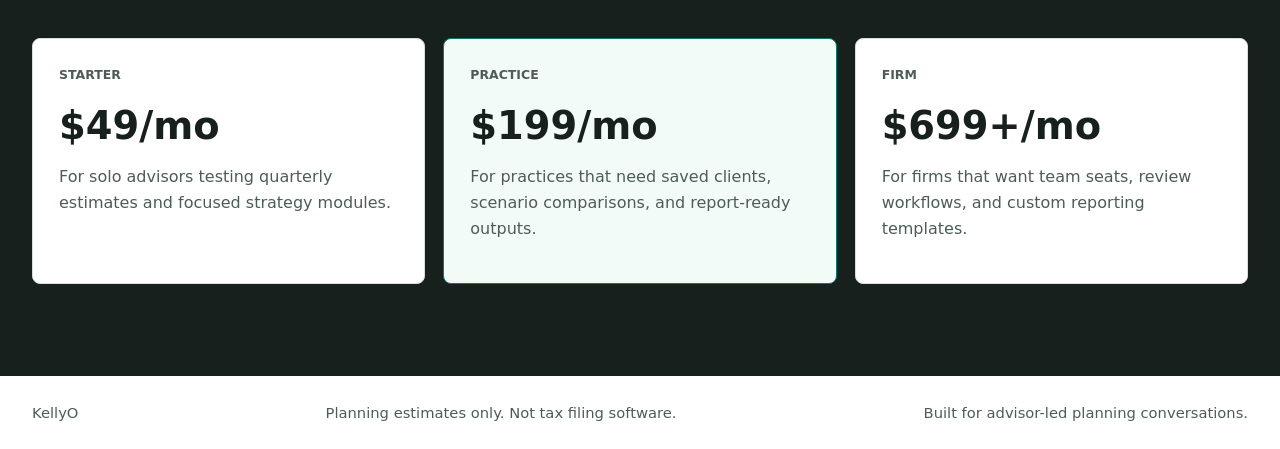
==== commit b99adacb: "Add client password visibility toggle" ====
--- a/index.html
+++ b/index.html
@@ -16,8 +16,8 @@
     <meta property="og:image" content="assets/hero-dashboard.png">
     <link rel="icon" href="favicon.svg" type="image/svg+xml">
     <link rel="preload" href="assets/hero-dashboard.png" as="image">
-    <script src="theme.js?v=95.1"></script>
-    <link rel="stylesheet" href="styles.css?v=95.1">
+    <script src="theme.js?v=95.2"></script>
+    <link rel="stylesheet" href="styles.css?v=95.2">
   </head>
   <body>
     <header class="site-header">
@@ -46,7 +46,7 @@
             <button class="account-logout" type="button" data-account-logout>Log out</button>
           </div>
         </div>
-        <span class="version-chip" data-site-version>v95.1</span>
+        <span class="version-chip" data-site-version>v95.2</span>
         <button class="theme-toggle" type="button" data-theme-toggle aria-pressed="false">
           <span>Day</span>
           <span>Night</span>
@@ -257,12 +257,12 @@
       <span>Built for advisor-led planning conversations.</span>
     </footer>
 
-    <script src="owner-nav.js?v=95.1"></script>
-    <script src="version.js?v=95.1"></script>
-    <script src="gate-access.js?v=95.1"></script>
+    <script src="owner-nav.js?v=95.2"></script>
+    <script src="version.js?v=95.2"></script>
+    <script src="gate-access.js?v=95.2"></script>
     <script>
       window.KellyOGateAccess.bindAccountMenu();
     </script>
-    <script src="app.js?v=95.1"></script>
+    <script src="app.js?v=95.2"></script>
   </body>
 </html>
--- a/styles.css
+++ b/styles.css
@@ -1203,6 +1203,55 @@
   padding: 10px 12px;
   color: var(--ink);
   background: var(--panel);
+}
+
+.password-field {
+  position: relative;
+  display: block;
+}
+
+.gate-form .password-field input {
+  padding-right: 54px;
+}
+
+.password-toggle {
+  position: absolute;
+  right: 6px;
+  top: 50%;
+  display: grid;
+  width: 38px;
+  height: 38px;
+  place-items: center;
+  transform: translateY(-50%);
+  border: 0;
+  border-radius: 8px;
+  color: var(--soft-ink);
+  background: transparent;
+  cursor: pointer;
+}
+
+.password-toggle:hover,
+.password-toggle:focus-visible {
+  color: var(--teal-dark);
+  background: var(--mist);
+}
+
+.password-toggle svg {
+  width: 22px;
+  height: 22px;
+  fill: none;
+  stroke: currentColor;
+  stroke-linecap: round;
+  stroke-linejoin: round;
+  stroke-width: 1.9;
+}
+
+.password-toggle .eye-slash {
+  opacity: 0;
+}
+
+.password-toggle.is-visible .eye-slash {
+  opacity: 1;
 }
 
 .gate-message {
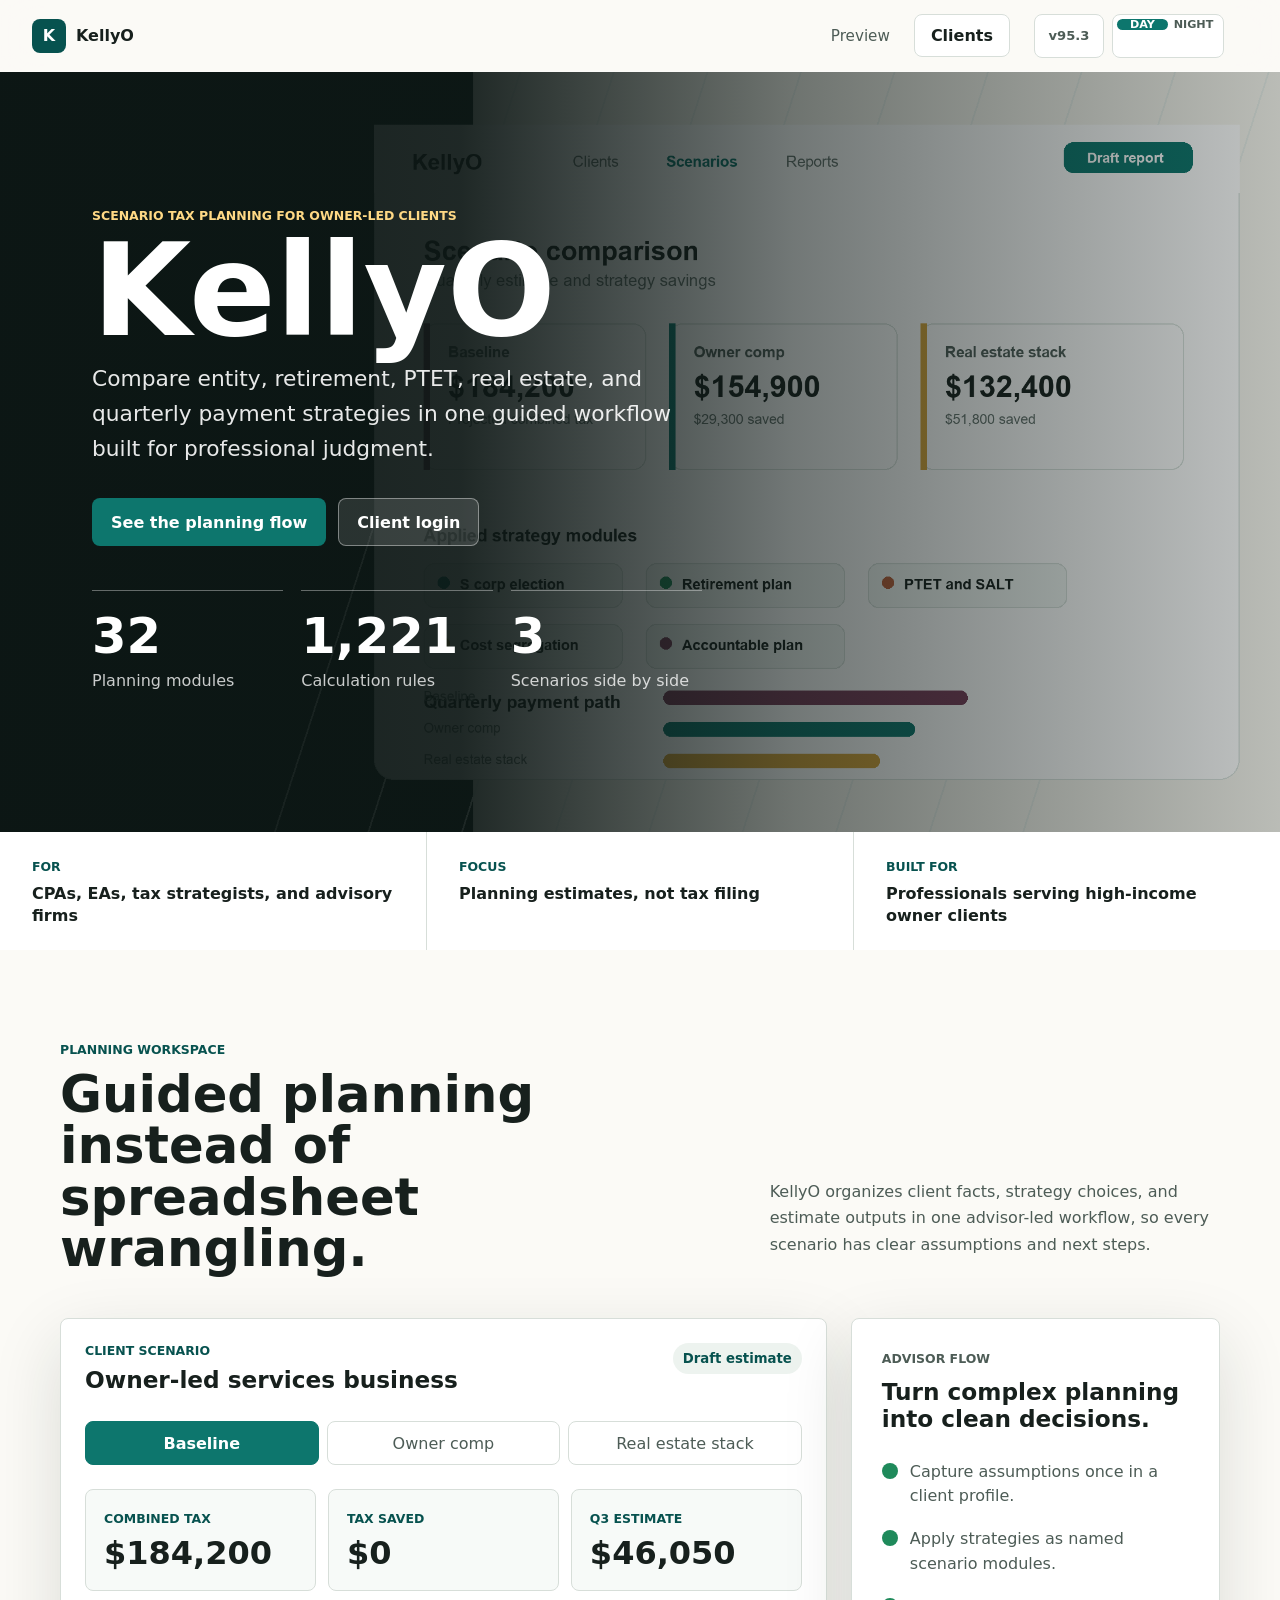
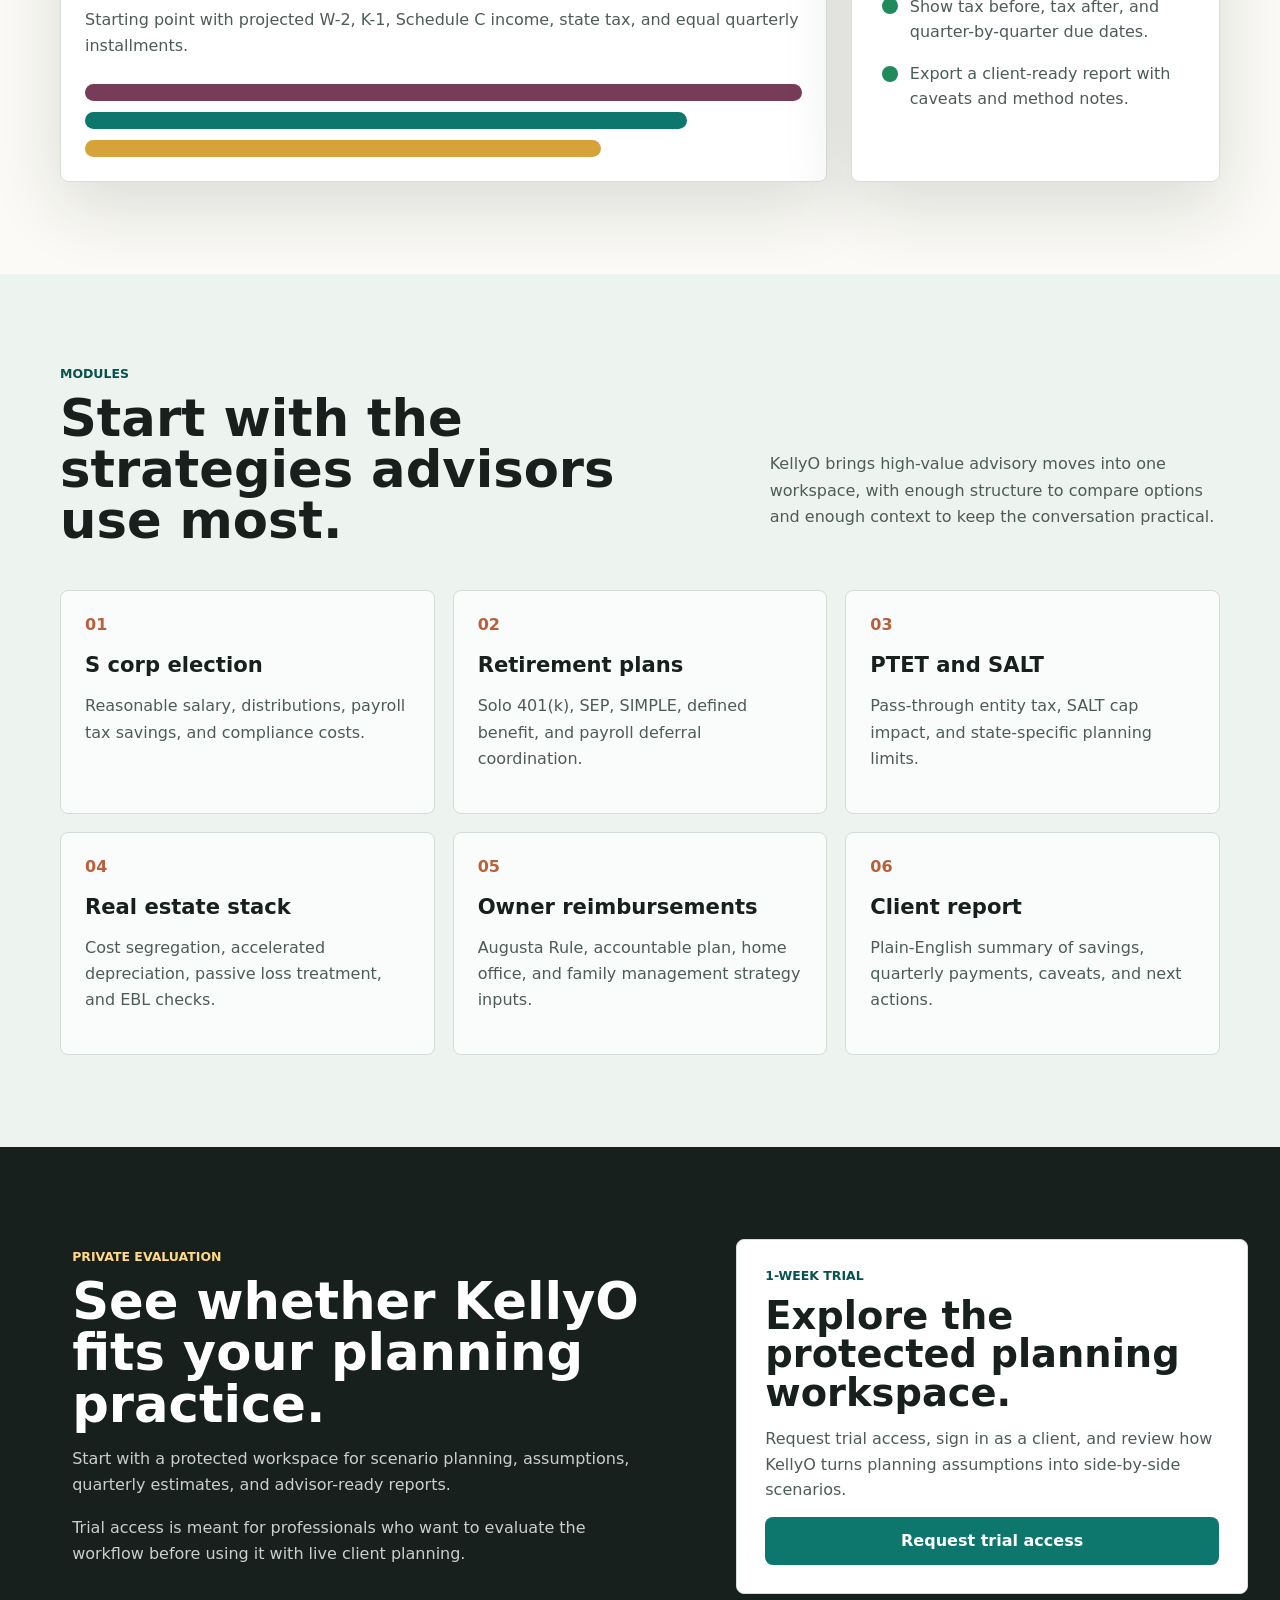
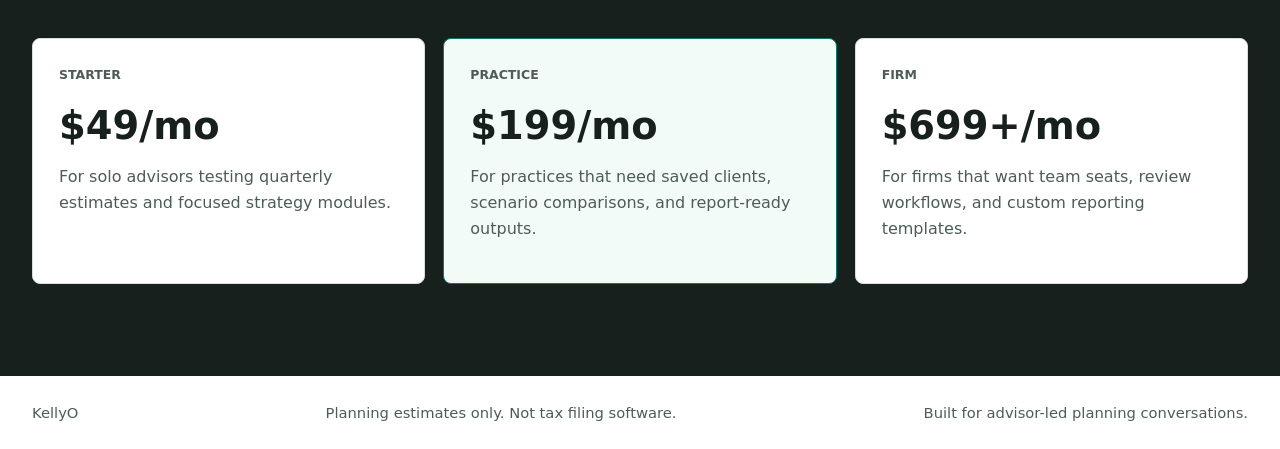
==== commit 88242359: "Fix Kelly preview credential" ====
--- a/index.html
+++ b/index.html
@@ -16,8 +16,8 @@
     <meta property="og:image" content="assets/hero-dashboard.png">
     <link rel="icon" href="favicon.svg" type="image/svg+xml">
     <link rel="preload" href="assets/hero-dashboard.png" as="image">
-    <script src="theme.js?v=95.2"></script>
-    <link rel="stylesheet" href="styles.css?v=95.2">
+    <script src="theme.js?v=95.3"></script>
+    <link rel="stylesheet" href="styles.css?v=95.3">
   </head>
   <body>
     <header class="site-header">
@@ -46,7 +46,7 @@
             <button class="account-logout" type="button" data-account-logout>Log out</button>
           </div>
         </div>
-        <span class="version-chip" data-site-version>v95.2</span>
+        <span class="version-chip" data-site-version>v95.3</span>
         <button class="theme-toggle" type="button" data-theme-toggle aria-pressed="false">
           <span>Day</span>
           <span>Night</span>
@@ -257,12 +257,12 @@
       <span>Built for advisor-led planning conversations.</span>
     </footer>
 
-    <script src="owner-nav.js?v=95.2"></script>
-    <script src="version.js?v=95.2"></script>
-    <script src="gate-access.js?v=95.2"></script>
+    <script src="owner-nav.js?v=95.3"></script>
+    <script src="version.js?v=95.3"></script>
+    <script src="gate-access.js?v=95.3"></script>
     <script>
       window.KellyOGateAccess.bindAccountMenu();
     </script>
-    <script src="app.js?v=95.2"></script>
+    <script src="app.js?v=95.3"></script>
   </body>
 </html>
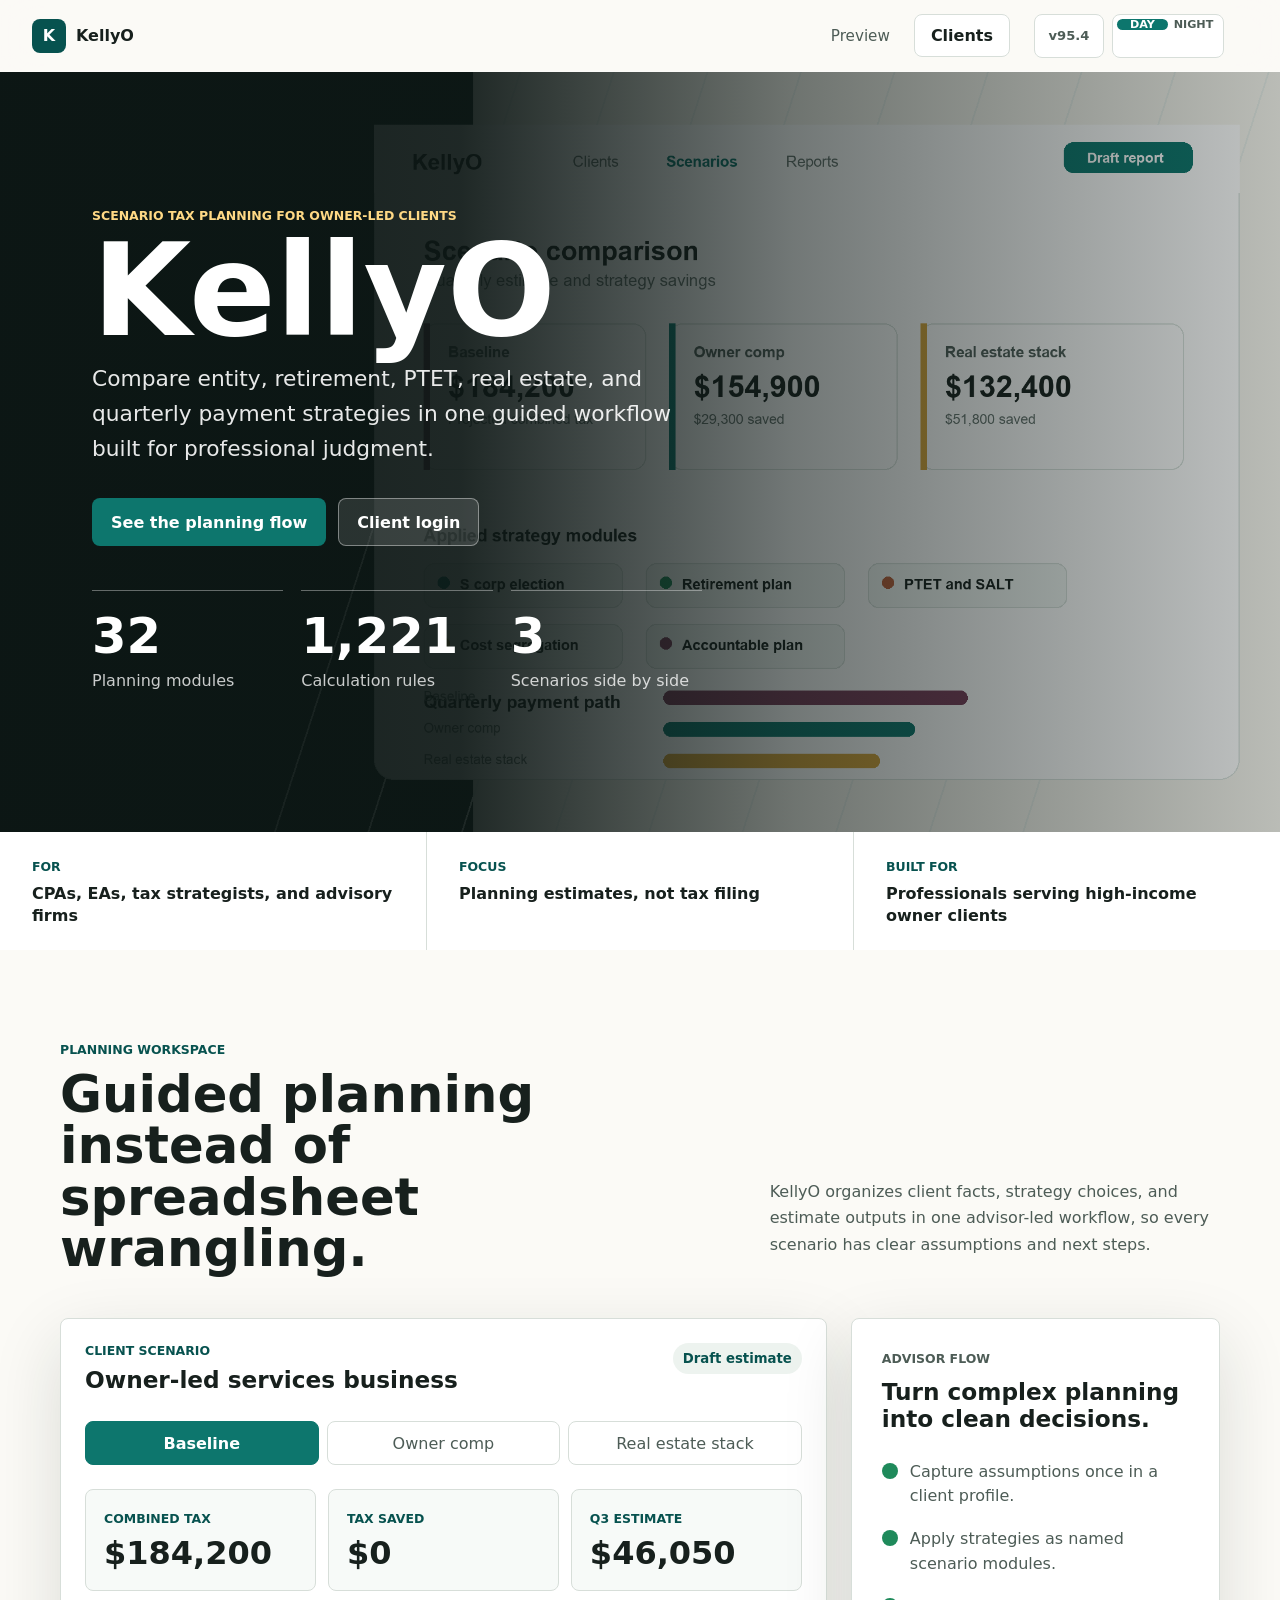
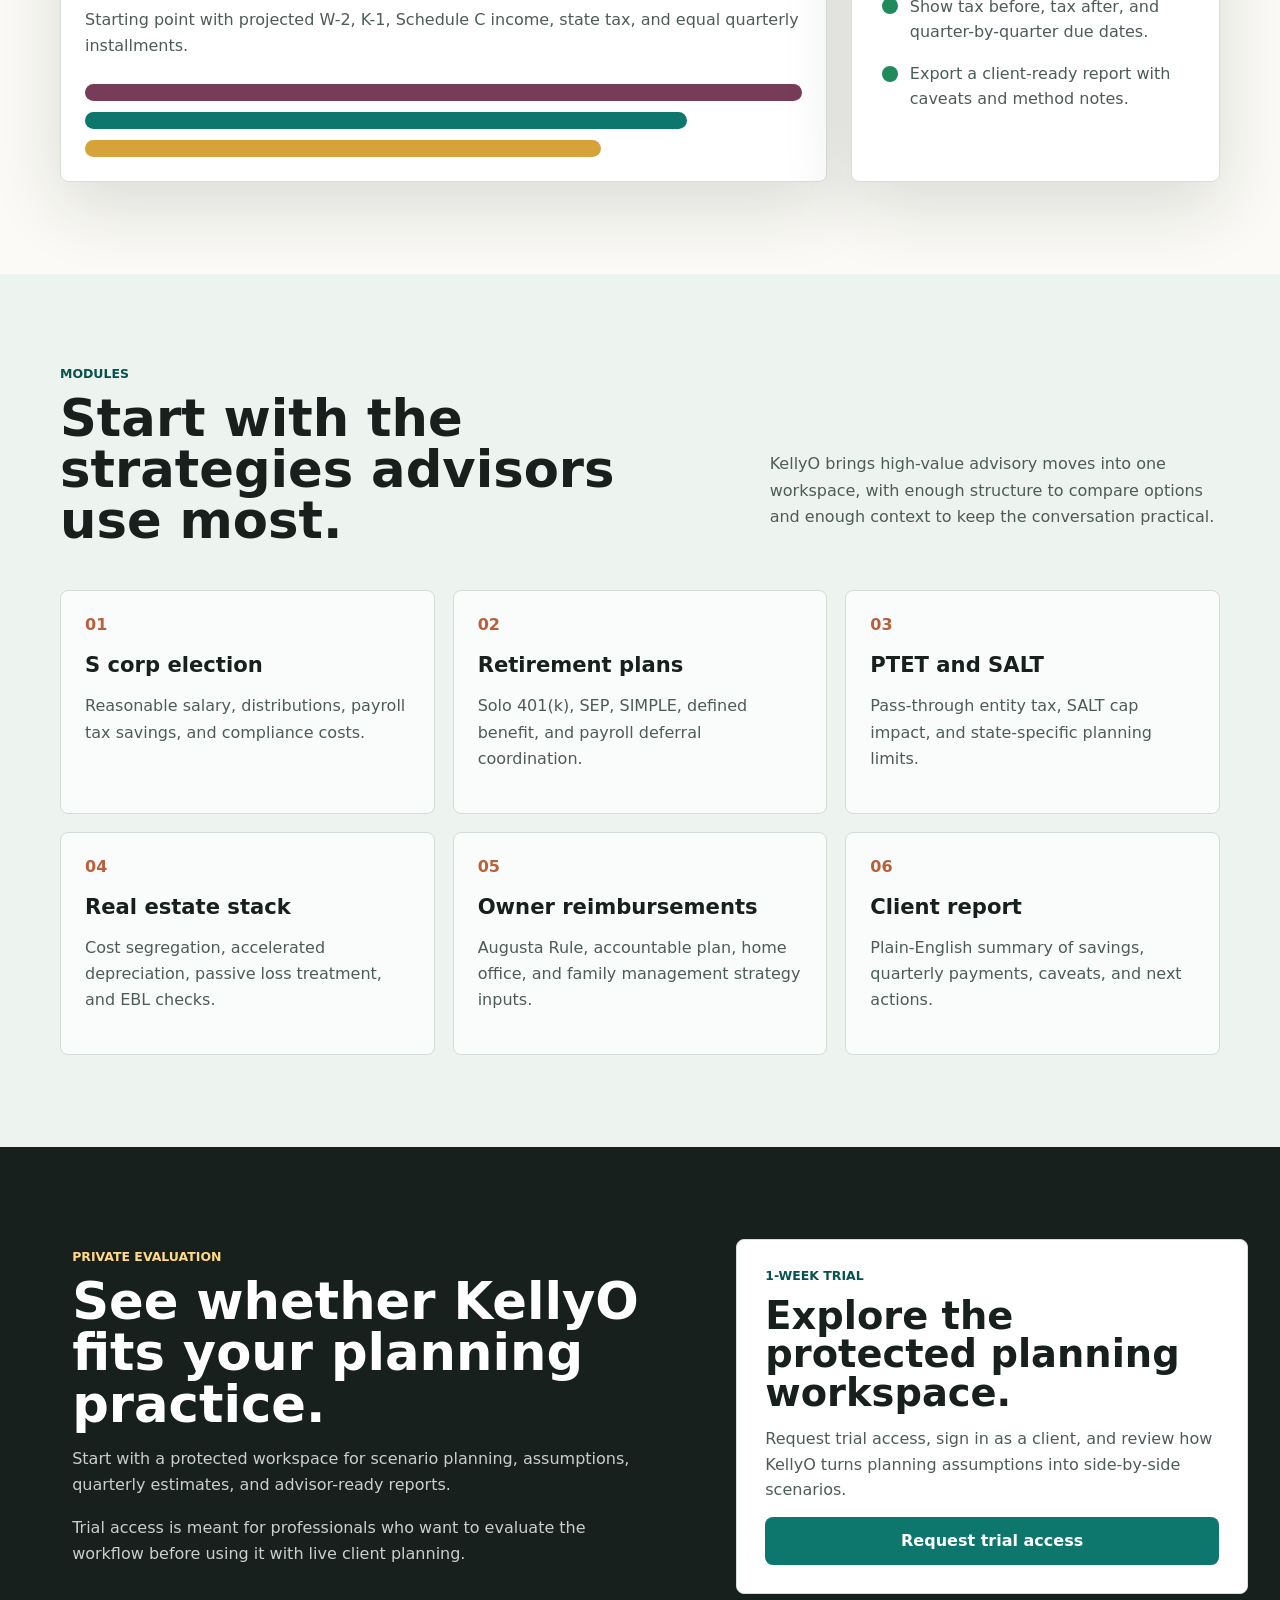
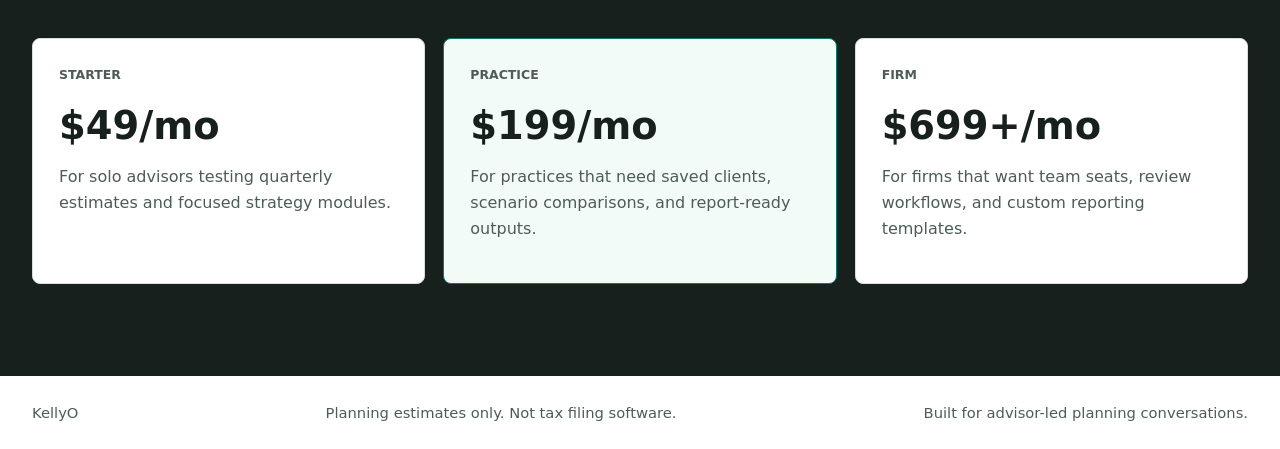
==== commit 78ec4777: "Clean up signed-in client navigation" ====
--- a/index.html
+++ b/index.html
@@ -16,8 +16,8 @@
     <meta property="og:image" content="assets/hero-dashboard.png">
     <link rel="icon" href="favicon.svg" type="image/svg+xml">
     <link rel="preload" href="assets/hero-dashboard.png" as="image">
-    <script src="theme.js?v=95.3"></script>
-    <link rel="stylesheet" href="styles.css?v=95.3">
+    <script src="theme.js?v=95.4"></script>
+    <link rel="stylesheet" href="styles.css?v=95.4">
   </head>
   <body>
     <header class="site-header">
@@ -46,7 +46,7 @@
             <button class="account-logout" type="button" data-account-logout>Log out</button>
           </div>
         </div>
-        <span class="version-chip" data-site-version>v95.3</span>
+        <span class="version-chip" data-site-version>v95.4</span>
         <button class="theme-toggle" type="button" data-theme-toggle aria-pressed="false">
           <span>Day</span>
           <span>Night</span>
@@ -257,12 +257,12 @@
       <span>Built for advisor-led planning conversations.</span>
     </footer>
 
-    <script src="owner-nav.js?v=95.3"></script>
-    <script src="version.js?v=95.3"></script>
-    <script src="gate-access.js?v=95.3"></script>
+    <script src="owner-nav.js?v=95.4"></script>
+    <script src="version.js?v=95.4"></script>
+    <script src="gate-access.js?v=95.4"></script>
     <script>
       window.KellyOGateAccess.bindAccountMenu();
     </script>
-    <script src="app.js?v=95.3"></script>
+    <script src="app.js?v=95.4"></script>
   </body>
 </html>
--- a/styles.css
+++ b/styles.css
@@ -134,6 +134,7 @@
   border-radius: 8px;
   background: var(--panel);
   font-weight: 700;
+  white-space: nowrap;
 }
 
 .client-cta[aria-current="page"] {
@@ -150,6 +151,7 @@
   color: #fff;
   background: var(--teal);
   font-weight: 800;
+  white-space: nowrap;
 }
 
 .account-menu {
@@ -1959,6 +1961,10 @@
     gap: 5px;
   }
 
+  .has-client-access .account-menu {
+    display: none;
+  }
+
   .account-button {
     width: 38px;
     height: 38px;
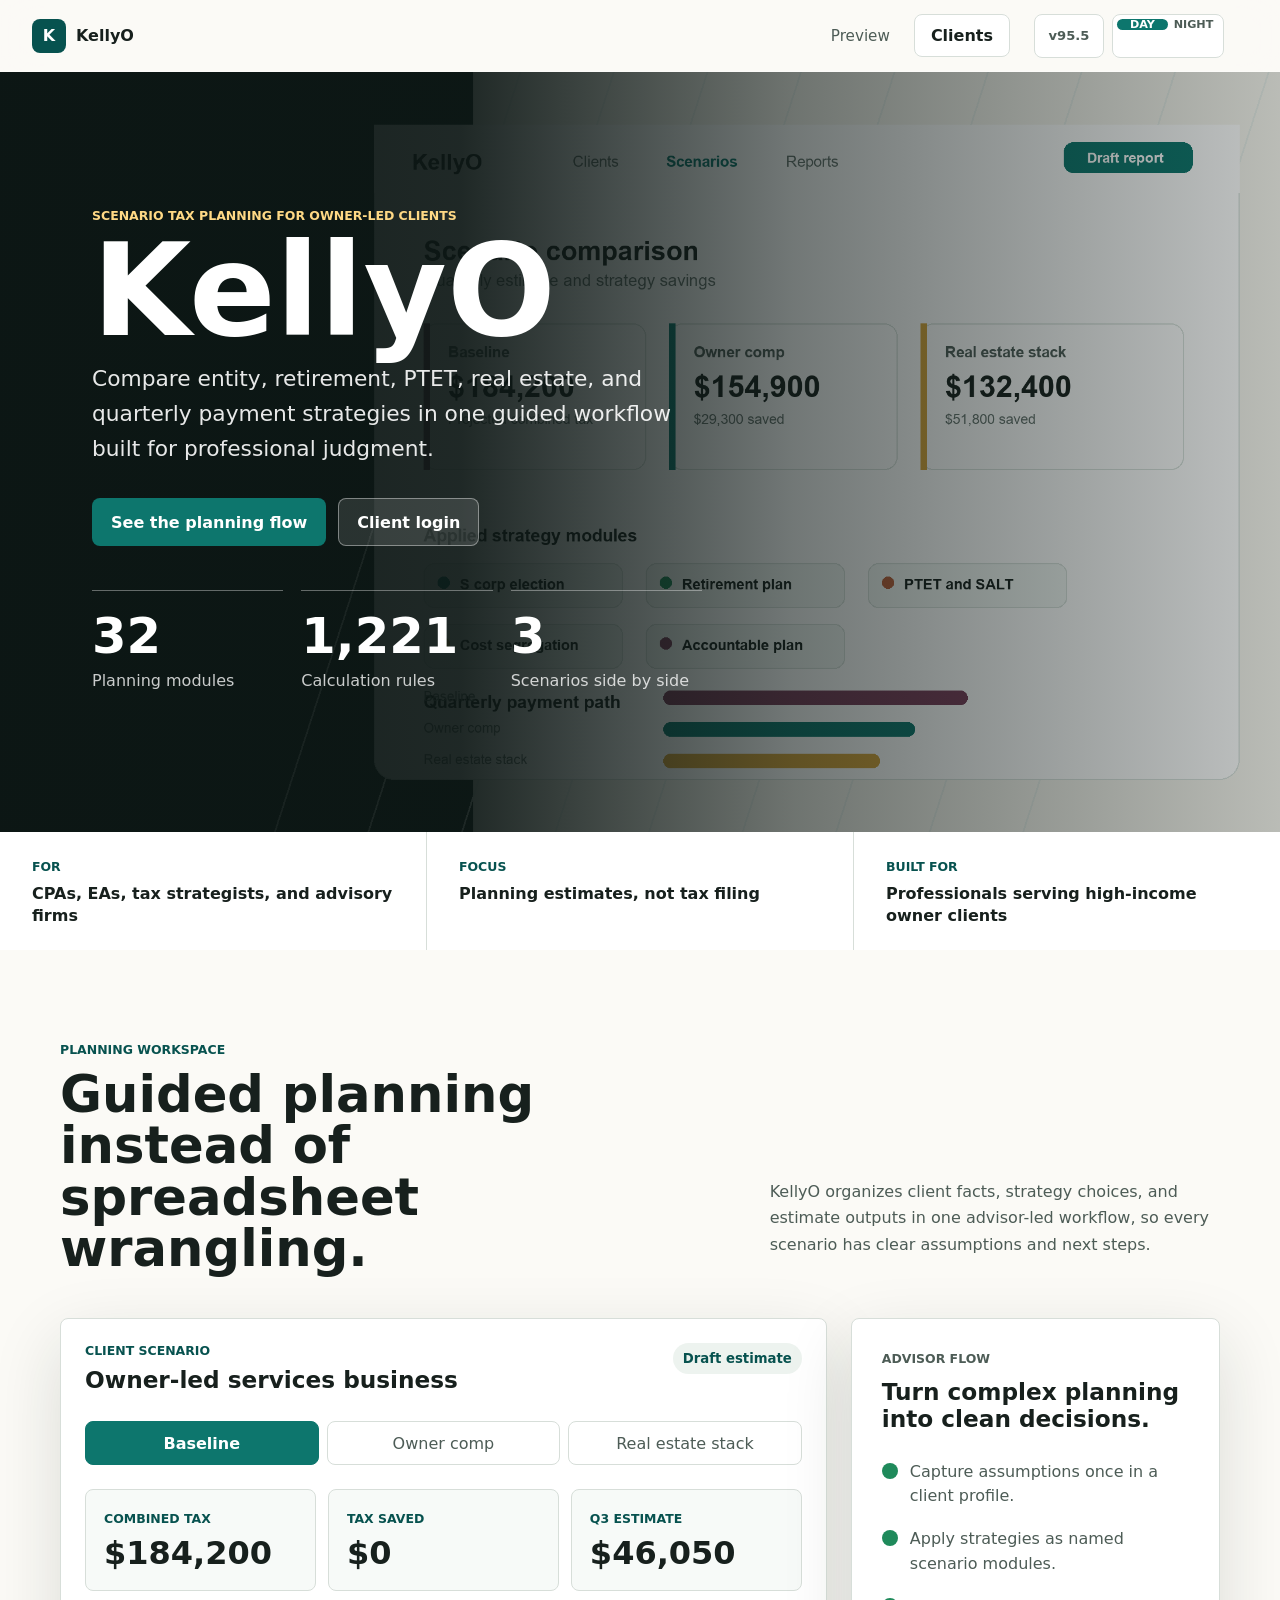
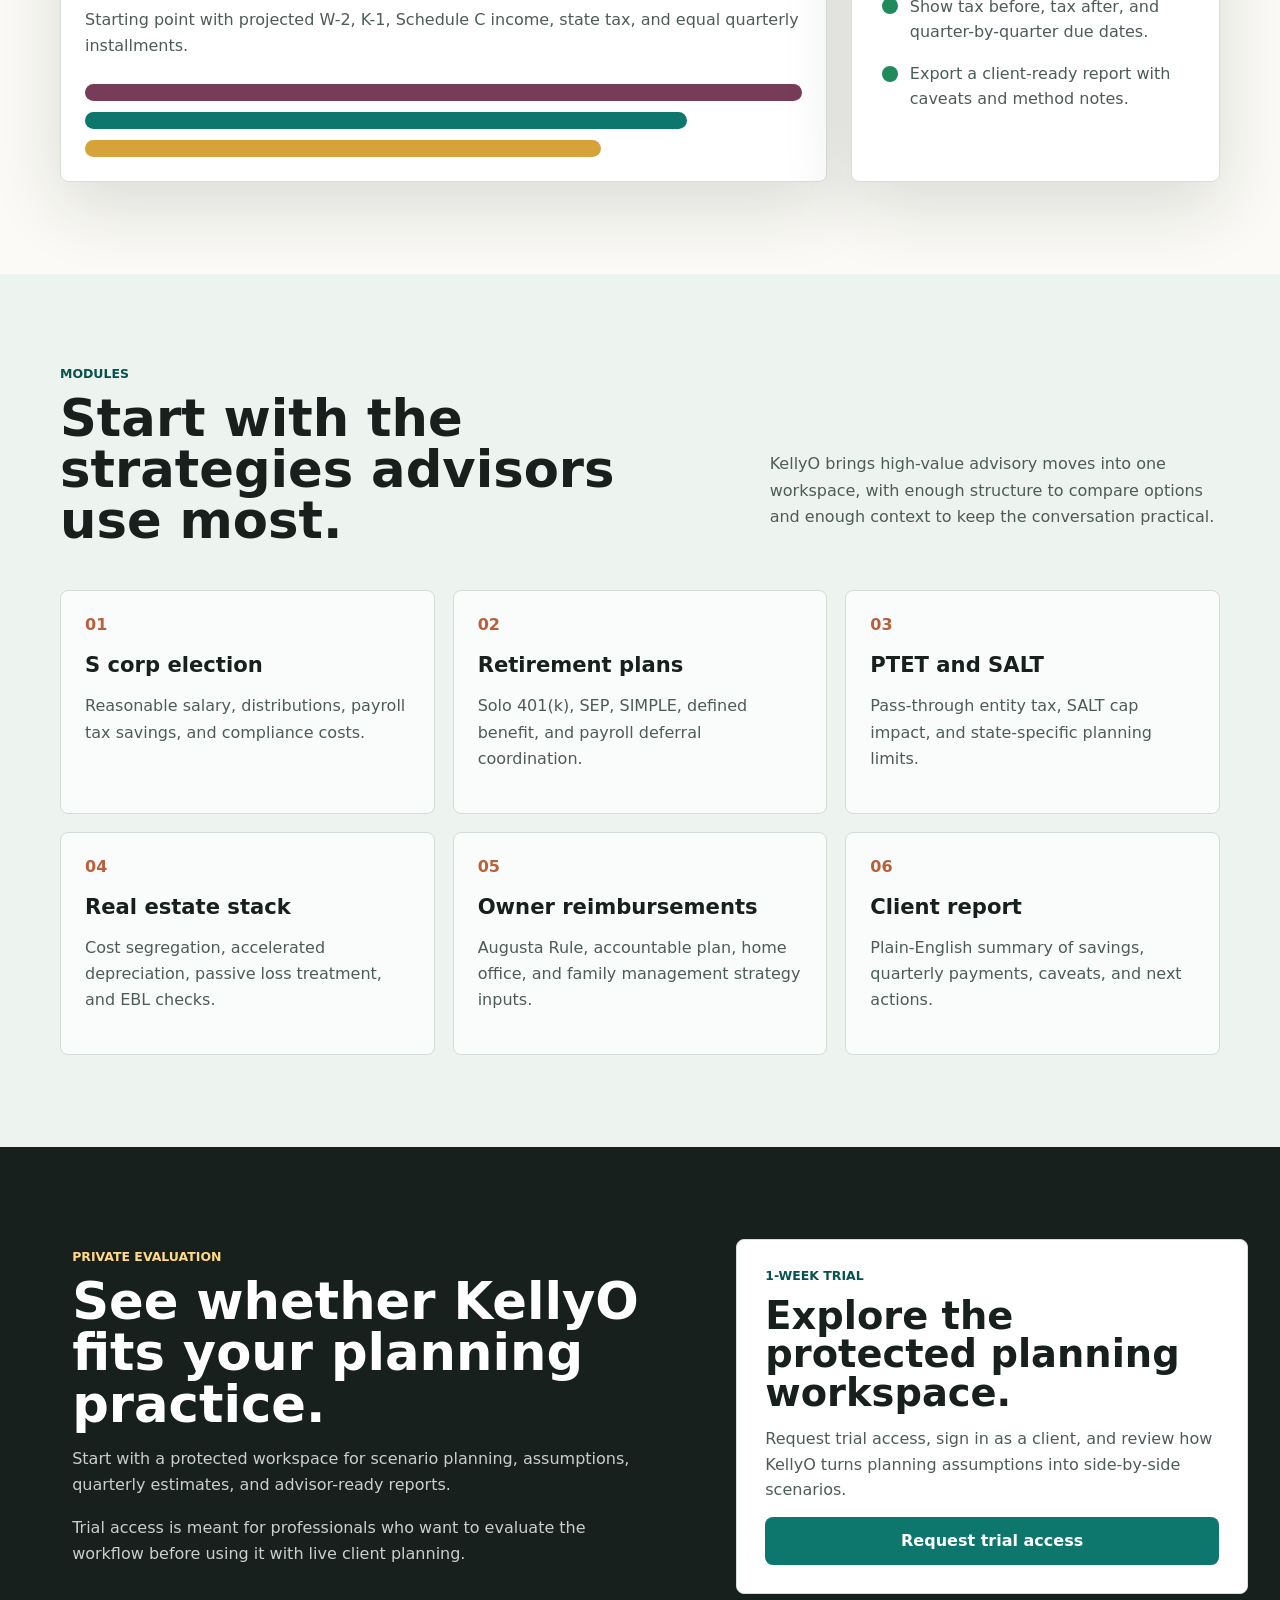
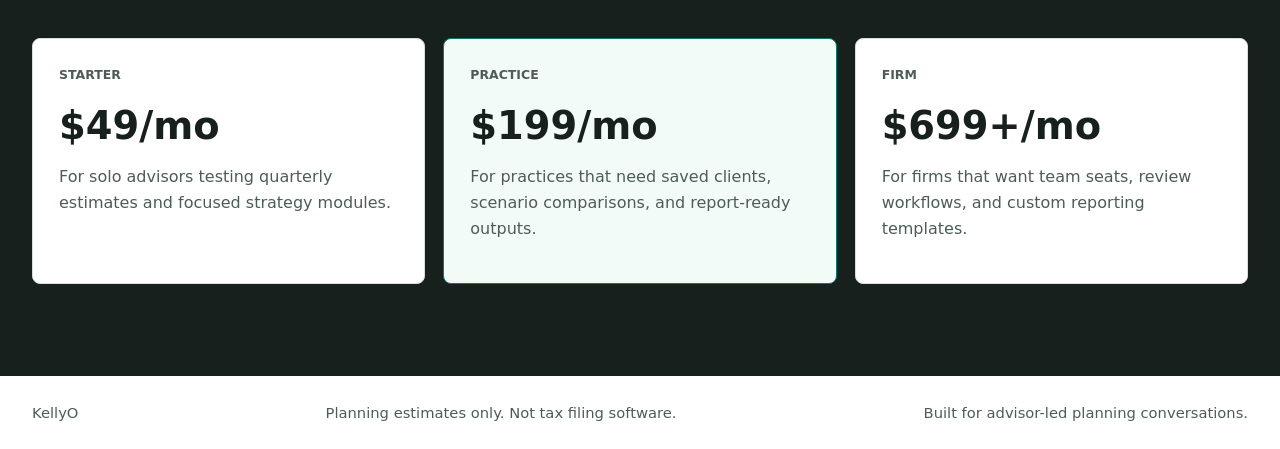
==== commit a4ea9dac: "Add Jerry preview credential" ====
--- a/index.html
+++ b/index.html
@@ -16,8 +16,8 @@
     <meta property="og:image" content="assets/hero-dashboard.png">
     <link rel="icon" href="favicon.svg" type="image/svg+xml">
     <link rel="preload" href="assets/hero-dashboard.png" as="image">
-    <script src="theme.js?v=95.4"></script>
-    <link rel="stylesheet" href="styles.css?v=95.4">
+    <script src="theme.js?v=95.5"></script>
+    <link rel="stylesheet" href="styles.css?v=95.5">
   </head>
   <body>
     <header class="site-header">
@@ -46,7 +46,7 @@
             <button class="account-logout" type="button" data-account-logout>Log out</button>
           </div>
         </div>
-        <span class="version-chip" data-site-version>v95.4</span>
+        <span class="version-chip" data-site-version>v95.5</span>
         <button class="theme-toggle" type="button" data-theme-toggle aria-pressed="false">
           <span>Day</span>
           <span>Night</span>
@@ -257,12 +257,12 @@
       <span>Built for advisor-led planning conversations.</span>
     </footer>
 
-    <script src="owner-nav.js?v=95.4"></script>
-    <script src="version.js?v=95.4"></script>
-    <script src="gate-access.js?v=95.4"></script>
+    <script src="owner-nav.js?v=95.5"></script>
+    <script src="version.js?v=95.5"></script>
+    <script src="gate-access.js?v=95.5"></script>
     <script>
       window.KellyOGateAccess.bindAccountMenu();
     </script>
-    <script src="app.js?v=95.4"></script>
+    <script src="app.js?v=95.5"></script>
   </body>
 </html>
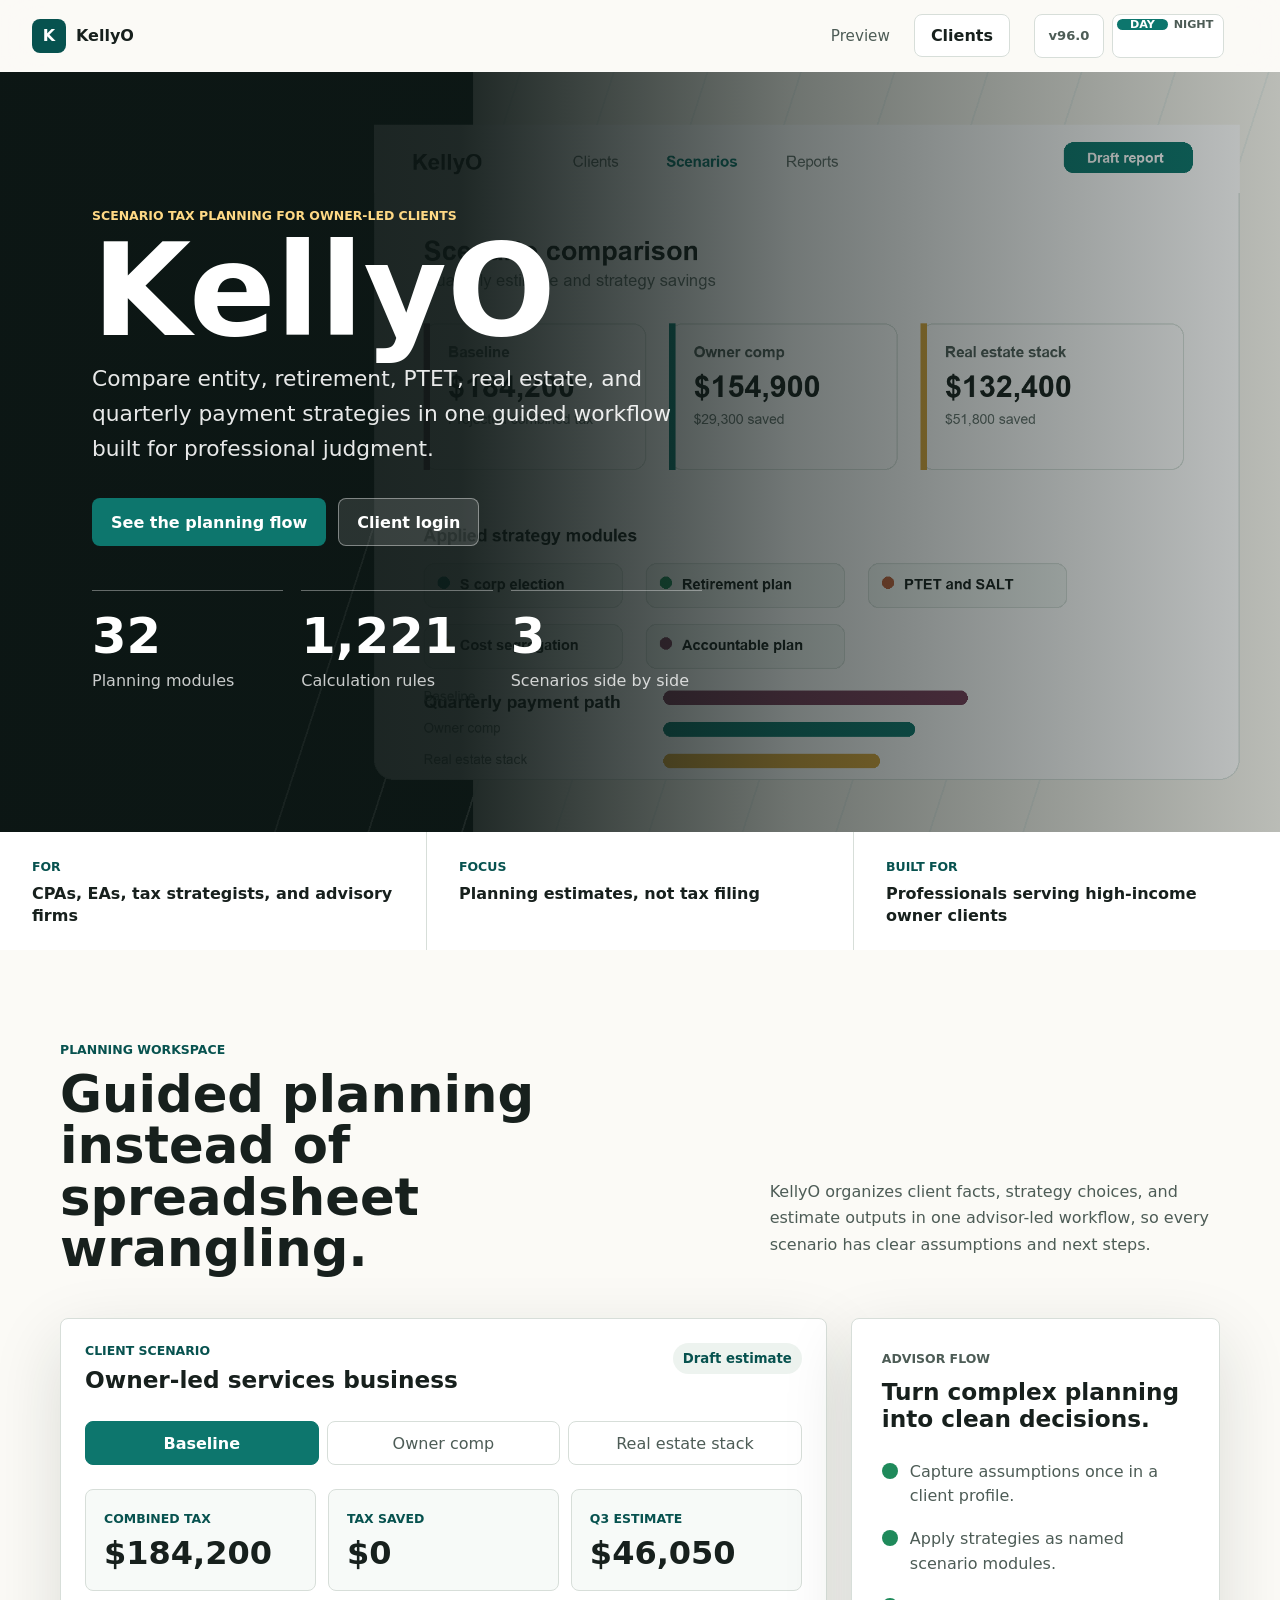
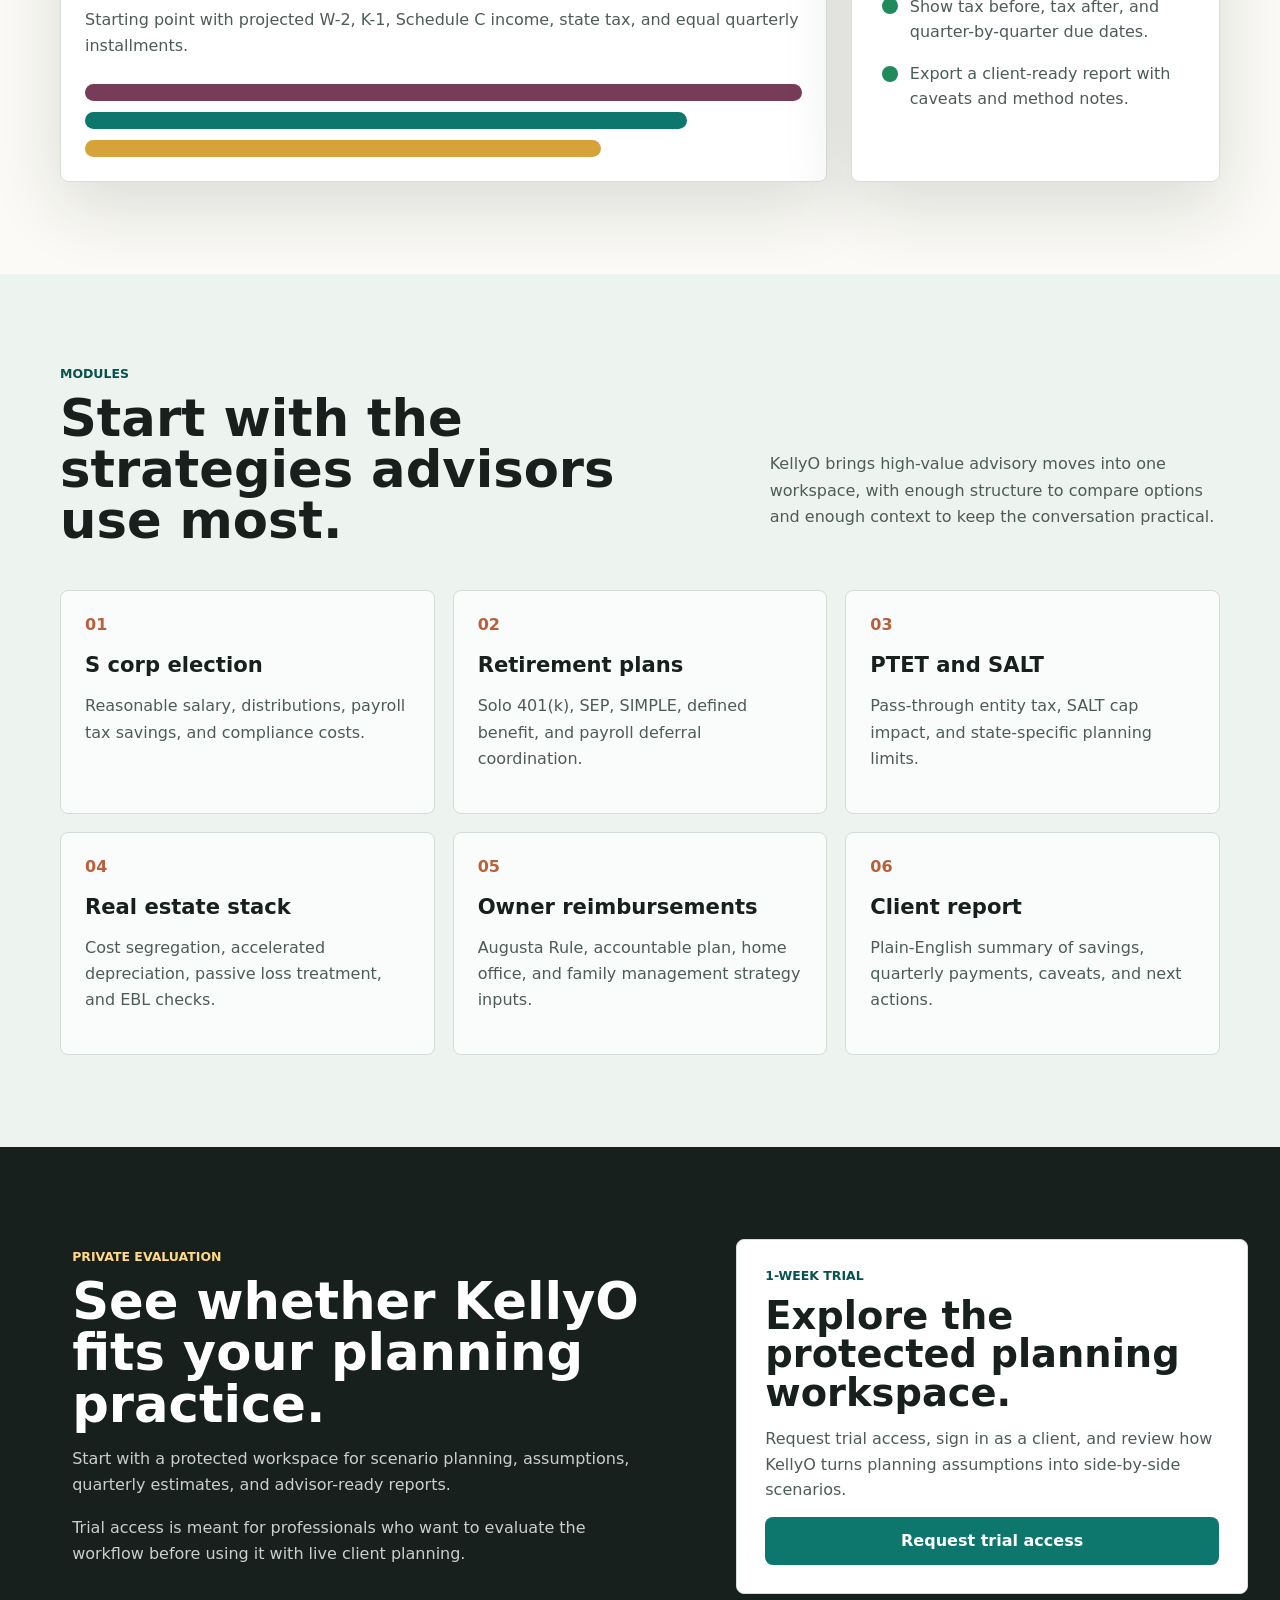
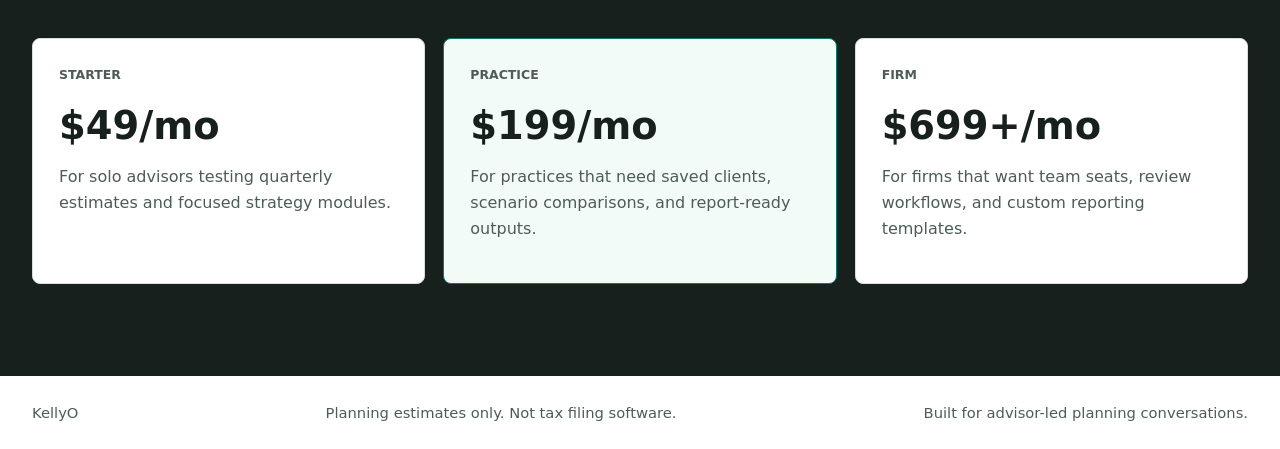
==== commit d51ae3f0: "kellyo: add server-side client auth" ====
--- a/index.html
+++ b/index.html
@@ -16,8 +16,8 @@
     <meta property="og:image" content="assets/hero-dashboard.png">
     <link rel="icon" href="favicon.svg" type="image/svg+xml">
     <link rel="preload" href="assets/hero-dashboard.png" as="image">
-    <script src="theme.js?v=95.5"></script>
-    <link rel="stylesheet" href="styles.css?v=95.5">
+    <script src="theme.js?v=96.0"></script>
+    <link rel="stylesheet" href="styles.css?v=96.0">
   </head>
   <body>
     <header class="site-header">
@@ -46,7 +46,7 @@
             <button class="account-logout" type="button" data-account-logout>Log out</button>
           </div>
         </div>
-        <span class="version-chip" data-site-version>v95.5</span>
+        <span class="version-chip" data-site-version>v96.0</span>
         <button class="theme-toggle" type="button" data-theme-toggle aria-pressed="false">
           <span>Day</span>
           <span>Night</span>
@@ -257,12 +257,12 @@
       <span>Built for advisor-led planning conversations.</span>
     </footer>
 
-    <script src="owner-nav.js?v=95.5"></script>
-    <script src="version.js?v=95.5"></script>
-    <script src="gate-access.js?v=95.5"></script>
+    <script src="owner-nav.js?v=96.0"></script>
+    <script src="version.js?v=96.0"></script>
+    <script src="gate-access.js?v=96.0"></script>
     <script>
       window.KellyOGateAccess.bindAccountMenu();
     </script>
-    <script src="app.js?v=95.5"></script>
+    <script src="app.js?v=96.0"></script>
   </body>
 </html>
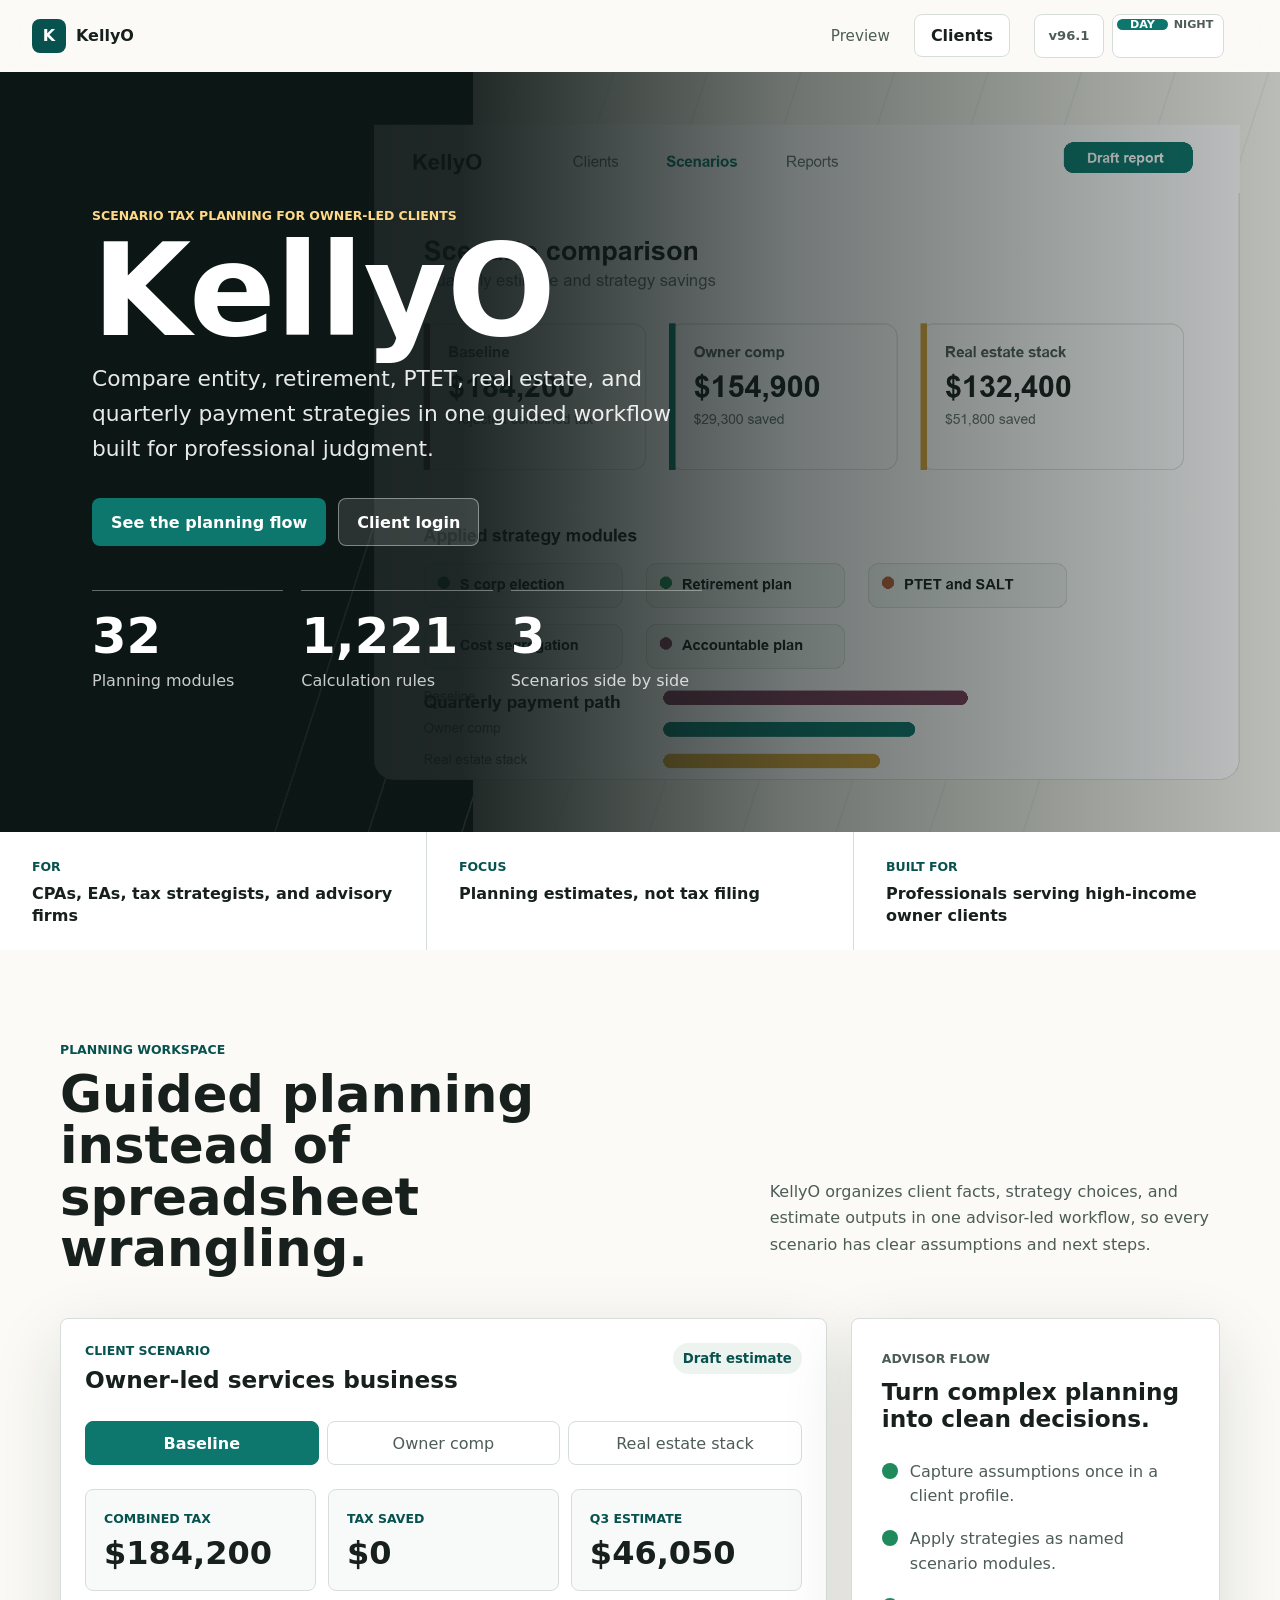
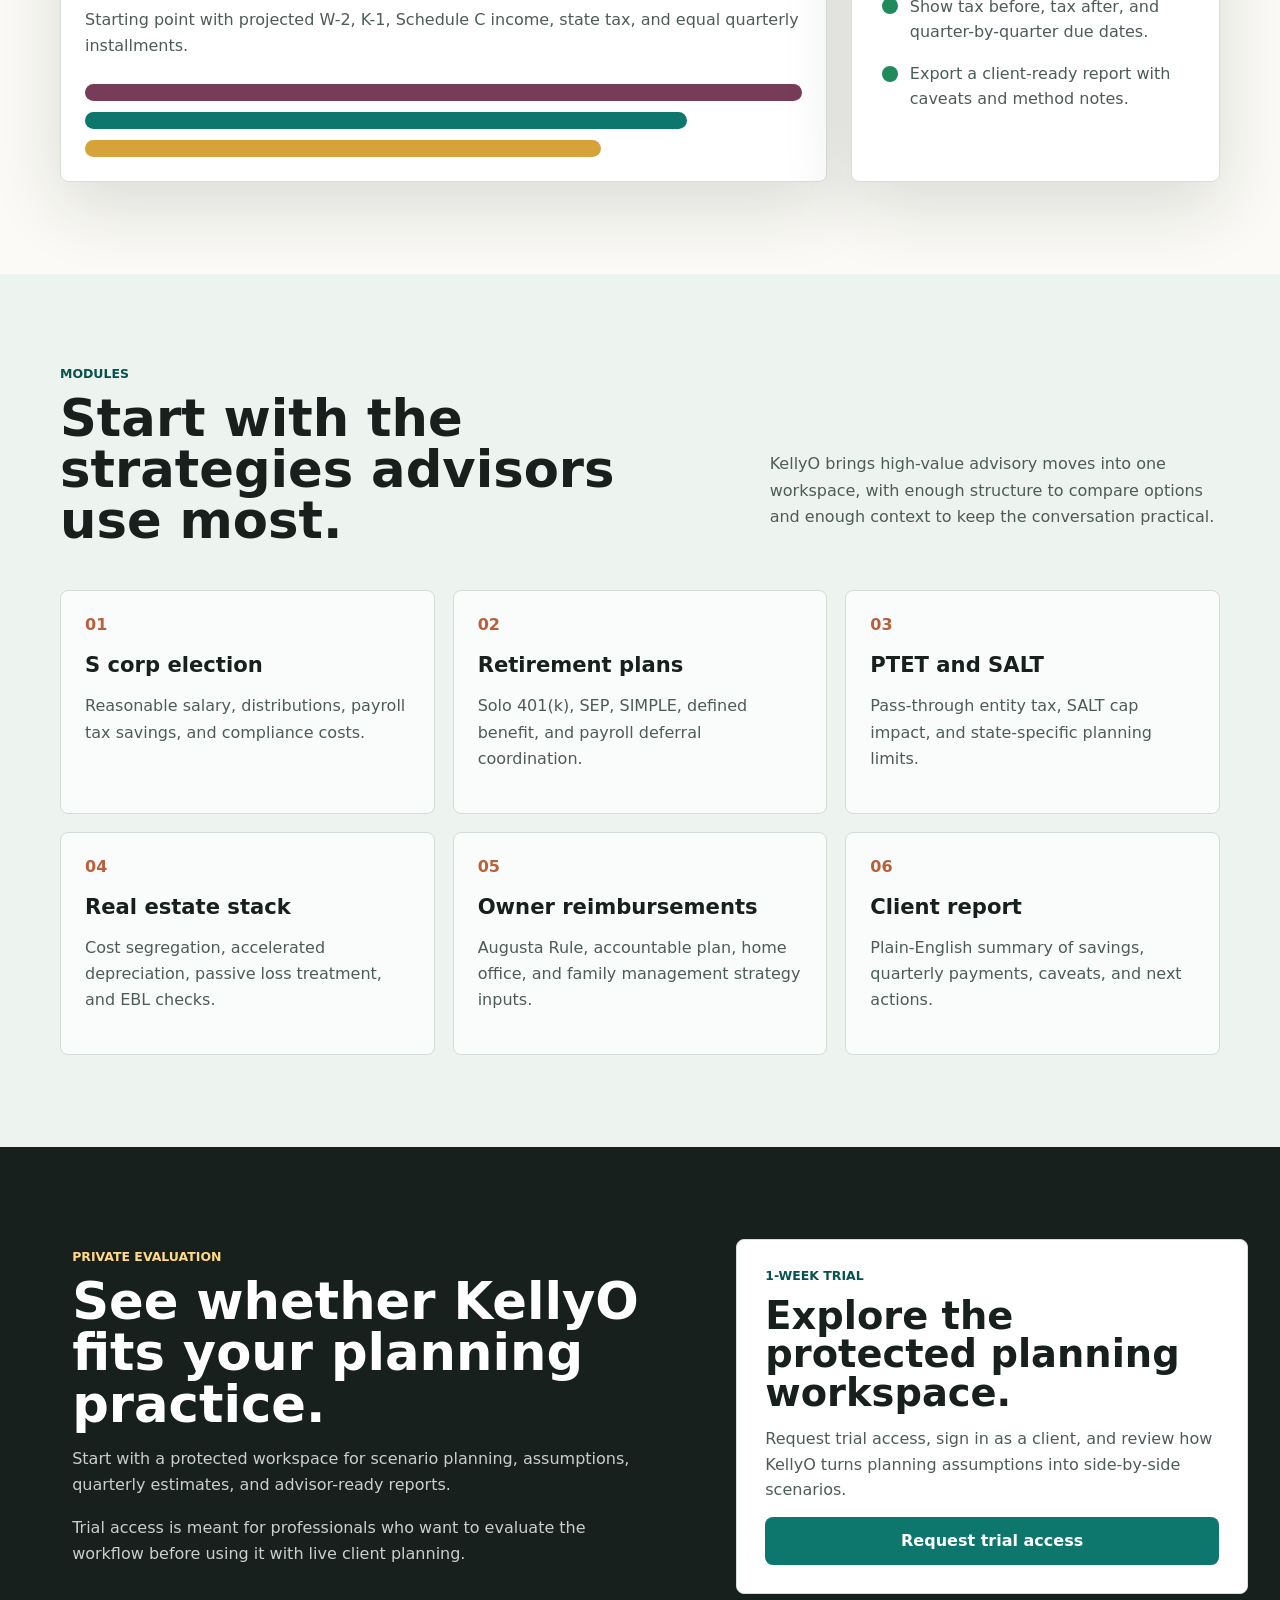
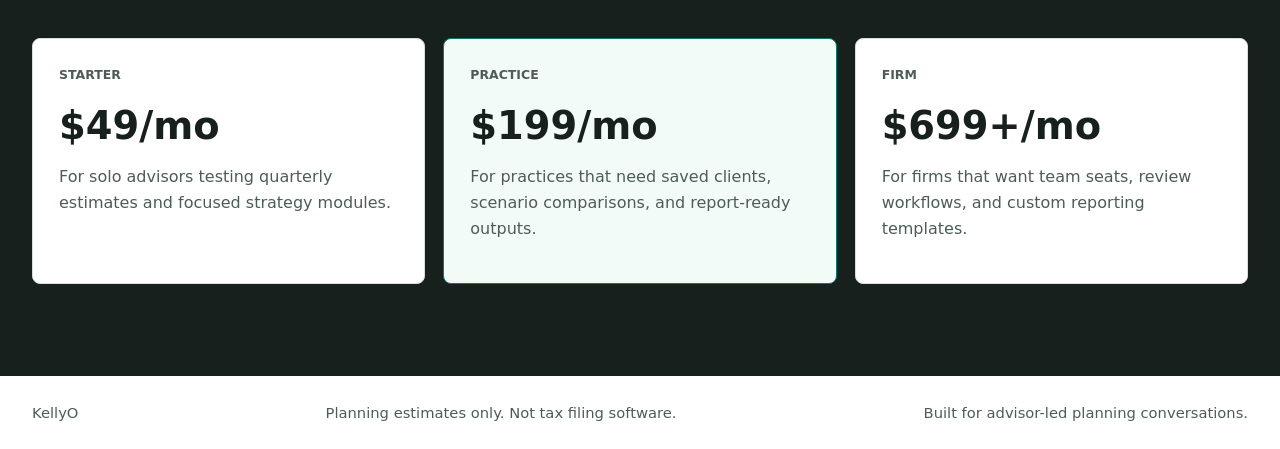
==== commit 9a18c3ec: "kellyo: start Google Microsoft OAuth auth" ====
--- a/index.html
+++ b/index.html
@@ -16,8 +16,8 @@
     <meta property="og:image" content="assets/hero-dashboard.png">
     <link rel="icon" href="favicon.svg" type="image/svg+xml">
     <link rel="preload" href="assets/hero-dashboard.png" as="image">
-    <script src="theme.js?v=96.0"></script>
-    <link rel="stylesheet" href="styles.css?v=96.0">
+    <script src="theme.js?v=96.1"></script>
+    <link rel="stylesheet" href="styles.css?v=96.1">
   </head>
   <body>
     <header class="site-header">
@@ -46,7 +46,7 @@
             <button class="account-logout" type="button" data-account-logout>Log out</button>
           </div>
         </div>
-        <span class="version-chip" data-site-version>v96.0</span>
+        <span class="version-chip" data-site-version>v96.1</span>
         <button class="theme-toggle" type="button" data-theme-toggle aria-pressed="false">
           <span>Day</span>
           <span>Night</span>
@@ -257,12 +257,12 @@
       <span>Built for advisor-led planning conversations.</span>
     </footer>
 
-    <script src="owner-nav.js?v=96.0"></script>
-    <script src="version.js?v=96.0"></script>
-    <script src="gate-access.js?v=96.0"></script>
+    <script src="owner-nav.js?v=96.1"></script>
+    <script src="version.js?v=96.1"></script>
+    <script src="gate-access.js?v=96.1"></script>
     <script>
       window.KellyOGateAccess.bindAccountMenu();
     </script>
-    <script src="app.js?v=96.0"></script>
+    <script src="app.js?v=96.1"></script>
   </body>
 </html>
--- a/styles.css
+++ b/styles.css
@@ -1136,6 +1136,8 @@
 .calc-gate.is-signed-in .gate-form label,
 .calc-gate.is-signed-in .gate-form input,
 .calc-gate.is-signed-in .gate-form > .button.primary,
+.calc-gate.is-signed-in .oauth-options,
+.calc-gate.is-signed-in .credential-divider,
 .calc-gate.is-signed-in .trial-cta {
   display: none !important;
 }
@@ -1184,6 +1186,71 @@
 .gate-form {
   display: grid;
   gap: 14px;
+}
+
+.oauth-options {
+  display: grid;
+  gap: 10px;
+}
+
+.oauth-button {
+  display: grid;
+  grid-template-columns: 34px minmax(0, 1fr);
+  align-items: center;
+  min-height: 48px;
+  border: 1px solid var(--line);
+  border-radius: 8px;
+  padding: 7px 12px 7px 7px;
+  color: var(--ink);
+  background: var(--panel);
+  font: inherit;
+  font-weight: 850;
+  cursor: pointer;
+}
+
+.oauth-button:hover:not(:disabled) {
+  border-color: var(--accent);
+  color: var(--accent-strong);
+}
+
+.oauth-button:disabled,
+.oauth-button.is-disabled {
+  cursor: not-allowed;
+  opacity: 0.56;
+}
+
+.oauth-mark {
+  display: grid;
+  width: 32px;
+  height: 32px;
+  place-items: center;
+  border: 1px solid var(--line);
+  border-radius: 50%;
+  color: #174ea6;
+  background: #ffffff;
+  font-weight: 900;
+}
+
+.oauth-mark.microsoft {
+  color: #5e5e5e;
+}
+
+.credential-divider {
+  display: grid;
+  grid-template-columns: minmax(0, 1fr) auto minmax(0, 1fr);
+  gap: 10px;
+  align-items: center;
+  color: var(--soft-ink);
+  font-size: 0.74rem;
+  font-weight: 850;
+  text-transform: uppercase;
+}
+
+.credential-divider::before,
+.credential-divider::after {
+  content: "";
+  height: 1px;
+  background: var(--line);
 }
 
 .gate-form label,
